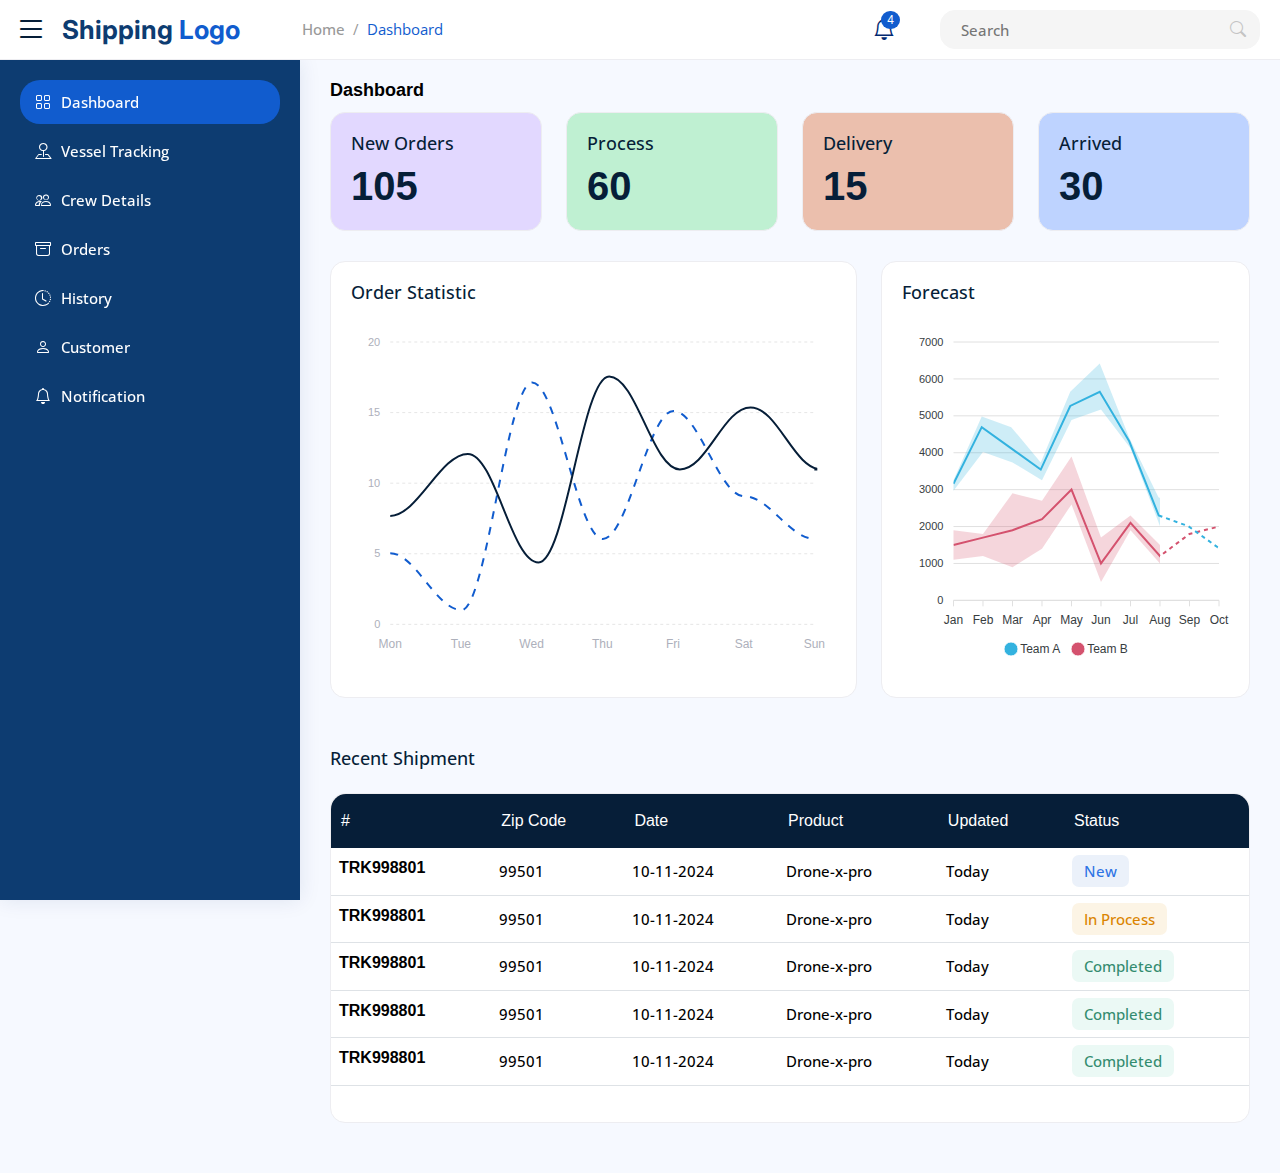
==== index.html @ 0e160465 "Figma to HTML" ====
<!DOCTYPE html>
<html lang="en">
  <head>
    <meta charset="utf-8" />
    <meta content="width=device-width, initial-scale=1.0" name="viewport" />

    <title>Dashboard - Shipping</title>
    <meta content="" name="description" />
    <meta content="" name="keywords" />

    <!-- Google Fonts -->
    <link href="https://fonts.gstatic.com" rel="preconnect" />
    <link
      href="https://fonts.googleapis.com/css?family=Open+Sans:300,300i,400,400i,600,600i,700,700i"
      rel="stylesheet"
    />
    <link
      href="https://fonts.googleapis.com/css2?family=Inter:ital,opsz,wght@0,14..32,100..900;1,14..32,100..900&display=swap"
      rel="stylesheet"
    />

    <!-- Vendor CSS Files -->
    <link
      href="assets/vendor/bootstrap/css/bootstrap.min.css"
      rel="stylesheet"
    />
    <link
      href="assets/vendor/bootstrap-icons/bootstrap-icons.css"
      rel="stylesheet"
    />
    <link href="assets/vendor/quill/quill.snow.css" rel="stylesheet" />
    <link href="assets/vendor/quill/quill.bubble.css" rel="stylesheet" />

    <!-- Custom CSS -->
    <link href="assets/css/style.css" rel="stylesheet" />
  </head>

  <body>
    <!-- Header -->
    <header id="header" class="header fixed-top d-flex align-items-center">
      <div class="d-flex align-items-center justify-content-between">
        <i class="bi bi-list toggle-sidebar-btn"></i>
        <a href="index.html" class="logo d-flex align-items-center">
          <!-- <img src="" alt=""> -->
          <span class="d-none d-lg-block">Shipping <span>Logo</span></span>
        </a>
      </div>

      <ol class="breadcrumb mb-0">
        <li class="breadcrumb-item"><a href="index.html">Home</a></li>
        <li class="breadcrumb-item active">Dashboard</li>
      </ol>

      <nav class="header-nav ms-auto">
        <ul class="d-flex align-items-center">
          <li class="nav-item d-block d-lg-none">
            <a class="nav-link nav-icon search-bar-toggle" href="#">
              <i class="bi bi-search"></i>
            </a>
          </li>

          <li class="nav-item dropdown">
            <a class="nav-link nav-icon" href="#" data-bs-toggle="dropdown">
              <i class="bi bi-bell"></i>
              <span class="badge bg-primary badge-number">4</span>
            </a>

            <ul
              class="dropdown-menu dropdown-menu-end dropdown-menu-arrow notifications"
            >
              <li class="dropdown-header">
                You have 4 new notifications
                <a href="#"
                  ><span class="badge rounded-pill bg-primary p-2 ms-2"
                    >View all</span
                  ></a
                >
              </li>

              <li>
                <hr class="dropdown-divider" />
              </li>

              <li class="notification-item">
                <i class="bi bi-check-circle text-success"></i>
                <div>
                  <h4>Sit rerum fuga</h4>
                  <p>Quae dolorem earum veritatis oditseno</p>
                  <p>2 hrs. ago</p>
                </div>
              </li>

              <li>
                <hr class="dropdown-divider" />
              </li>

              <li class="notification-item">
                <i class="bi bi-info-circle text-primary"></i>
                <div>
                  <h4>Dicta reprehenderit</h4>
                  <p>Quae dolorem earum veritatis oditseno</p>
                  <p>4 hrs. ago</p>
                </div>
              </li>
            </ul>
          </li>
        </ul>
      </nav>

      <div class="search-bar">
        <form
          class="search-form d-flex align-items-center"
          method="POST"
          action="#"
        >
          <input
            type="text"
            name="query"
            placeholder="Search"
            title="Enter search keyword"
          />
          <button type="submit" title="Search">
            <i class="bi bi-search"></i>
          </button>
        </form>
      </div>
    </header>

    <!-- ======= Sidebar ======= -->
    <aside id="sidebar" class="sidebar">
      <ul class="sidebar-nav" id="sidebar-nav">
        <li class="nav-item">
          <a class="nav-link active" href="index.html">
            <i class="bi bi-grid"></i>
            <span>Dashboard</span>
          </a>
        </li>

        <li class="nav-item">
          <a class="nav-link" href="vessel-tracking.html">
            <i class="bi bi-pin-map"></i>
            <span>Vessel Tracking</span>
          </a>
        </li>

        <li class="nav-item">
          <a class="nav-link" href="crew-details.html">
            <i class="bi bi-people"></i>
            <span>Crew Details</span>
          </a>
        </li>

        <li class="nav-item">
          <a class="nav-link" href="#">
            <i class="bi bi-archive"></i>
            <span>Orders</span>
          </a>
        </li>

        <li class="nav-item">
          <a class="nav-link" href="#">
            <i class="bi bi-clock-history"></i>
            <span>History</span>
          </a>
        </li>

        <li class="nav-item">
          <a class="nav-link" href="#">
            <i class="bi bi-person"></i>
            <span>Customer</span>
          </a>
        </li>

        <li class="nav-item">
          <a class="nav-link" href="#">
            <i class="bi bi-bell"></i>
            <span>Notification</span>
          </a>
        </li>
      </ul>
    </aside>

    <main id="main" class="main">
      <div class="pagetitle">
        <h1>Dashboard</h1>
      </div>

      <section class="section dashboard">
        <div class="row">
          <div class="col-lg-12">
            <div class="row info-box">
              <div class="col-xxl-3 col-md-3">
                <div class="card info-card bx1">
                  <div class="card-body">
                    <h5 class="card-title">New Orders</h5>

                    <div class="d-flex align-items-center">
                      <div class="ps-0">
                        <h6>105</h6>
                      </div>
                    </div>
                  </div>
                </div>
              </div>

              <div class="col-xxl-3 col-md-3">
                <div class="card info-card bx2">
                  <div class="card-body">
                    <h5 class="card-title">Process</h5>

                    <div class="d-flex align-items-center">
                      <div class="ps-0">
                        <h6>60</h6>
                      </div>
                    </div>
                  </div>
                </div>
              </div>

              <div class="col-xxl-3 col-md-3">
                <div class="card info-card bx3">
                  <div class="card-body">
                    <h5 class="card-title">Delivery</h5>

                    <div class="d-flex align-items-center">
                      <div class="ps-0">
                        <h6>15</h6>
                      </div>
                    </div>
                  </div>
                </div>
              </div>

              <div class="col-xxl-3 col-md-3">
                <div class="card info-card bx4">
                  <div class="card-body">
                    <h5 class="card-title">Arrived</h5>

                    <div class="d-flex align-items-center">
                      <div class="ps-0">
                        <h6>30</h6>
                      </div>
                    </div>
                  </div>
                </div>
              </div>
            </div>
          </div>
        </div>

        <div class="row">
          <div class="col-md-7">
            <!-- Order Statistic -->
            <div class="col-12">
              <div class="card">
                <div class="card-body">
                  <h5 class="card-title">Order Statistic</h5>
                  <div id="traffic-overview"></div>
                </div>
              </div>
            </div>
          </div>

          <div class="col-md-5">
            <!-- Product Sale -->
            <div class="col-12">
              <div class="card">
                <div class="card-body">
                  <h5 class="card-title">Forecast</h5>
                  <div id="chart"></div>
                </div>
              </div>
            </div>
          </div>
        </div>

        <h5 class="card-title mb-4">Recent Shipment</h5>

        <div class="row">
          <div class="col-lg-12">
            <div class="card">
              <div class="card-body px-0">
                <table class="table">
                  <thead class="table-dark">
                    <tr>
                      <th scope="col">#</th>
                      <th scope="col">Zip Code</th>
                      <th scope="col">Date</th>
                      <th scope="col">Product</th>
                      <th scope="col">Updated</th>
                      <th scope="col">Status</th>
                    </tr>
                  </thead>
                  <tbody>
                    <tr>
                      <th scope="row">TRK998801</th>
                      <td>99501</td>
                      <td>10-11-2024</td>
                      <td>Drone-x-pro</td>
                      <td>Today</td>
                      <td><span class="new">New</span></td>
                    </tr>
                    <tr>
                      <th scope="row">TRK998801</th>
                      <td>99501</td>
                      <td>10-11-2024</td>
                      <td>Drone-x-pro</td>
                      <td>Today</td>
                      <td><span class="process">In Process</span></td>
                    </tr>
                    <tr>
                      <th scope="row">TRK998801</th>
                      <td>99501</td>
                      <td>10-11-2024</td>
                      <td>Drone-x-pro</td>
                      <td>Today</td>
                      <td><span class="complete">Completed</span></td>
                    </tr>
                    <tr>
                      <th scope="row">TRK998801</th>
                      <td>99501</td>
                      <td>10-11-2024</td>
                      <td>Drone-x-pro</td>
                      <td>Today</td>
                      <td><span class="complete">Completed</span></td>
                    </tr>
                    <tr>
                      <th scope="row">TRK998801</th>
                      <td>99501</td>
                      <td>10-11-2024</td>
                      <td>Drone-x-pro</td>
                      <td>Today</td>
                      <td><span class="complete">Completed</span></td>
                    </tr>
                  </tbody>
                </table>
              </div>
            </div>
          </div>
        </div>
      </section>
    </main>

    <a
      href="#"
      class="back-to-top d-flex align-items-center justify-content-center"
      ><i class="bi bi-arrow-up-short"></i
    ></a>

    <!-- Vendor JS Files -->
    <script src="assets/vendor/bootstrap/js/bootstrap.bundle.min.js"></script>
    <script src="assets/vendor/apexcharts/apexcharts.min.js"></script>
    <script src="assets/vendor/quill/quill.js"></script>
    <script src="assets/vendor/tinymce/tinymce.min.js"></script>

    <script src="assets/js/main.js"></script>
  </body>
</html>
---- assets/vendor/quill/quill.snow.css ----
/*!
 * Quill Editor v2.0.2
 * https://quilljs.com
 * Copyright (c) 2017-2024, Slab
 * Copyright (c) 2014, Jason Chen
 * Copyright (c) 2013, salesforce.com
 */
.ql-container{box-sizing:border-box;font-family:Helvetica,Arial,sans-serif;font-size:13px;height:100%;margin:0;position:relative}.ql-container.ql-disabled .ql-tooltip{visibility:hidden}.ql-container:not(.ql-disabled) li[data-list=checked] > .ql-ui,.ql-container:not(.ql-disabled) li[data-list=unchecked] > .ql-ui{cursor:pointer}.ql-clipboard{left:-100000px;height:1px;overflow-y:hidden;position:absolute;top:50%}.ql-clipboard p{margin:0;padding:0}.ql-editor{box-sizing:border-box;counter-reset:list-0 list-1 list-2 list-3 list-4 list-5 list-6 list-7 list-8 list-9;line-height:1.42;height:100%;outline:none;overflow-y:auto;padding:12px 15px;tab-size:4;-moz-tab-size:4;text-align:left;white-space:pre-wrap;word-wrap:break-word}.ql-editor > *{cursor:text}.ql-editor p,.ql-editor ol,.ql-editor pre,.ql-editor blockquote,.ql-editor h1,.ql-editor h2,.ql-editor h3,.ql-editor h4,.ql-editor h5,.ql-editor h6{margin:0;padding:0}@supports (counter-set:none){.ql-editor p,.ql-editor h1,.ql-editor h2,.ql-editor h3,.ql-editor h4,.ql-editor h5,.ql-editor h6{counter-set:list-0 list-1 list-2 list-3 list-4 list-5 list-6 list-7 list-8 list-9}}@supports not (counter-set:none){.ql-editor p,.ql-editor h1,.ql-editor h2,.ql-editor h3,.ql-editor h4,.ql-editor h5,.ql-editor h6{counter-reset:list-0 list-1 list-2 list-3 list-4 list-5 list-6 list-7 list-8 list-9}}.ql-editor table{border-collapse:collapse}.ql-editor td{border:1px solid #000;padding:2px 5px}.ql-editor ol{padding-left:1.5em}.ql-editor li{list-style-type:none;padding-left:1.5em;position:relative}.ql-editor li > .ql-ui:before{display:inline-block;margin-left:-1.5em;margin-right:.3em;text-align:right;white-space:nowrap;width:1.2em}.ql-editor li[data-list=checked] > .ql-ui,.ql-editor li[data-list=unchecked] > .ql-ui{color:#777}.ql-editor li[data-list=bullet] > .ql-ui:before{content:'\2022'}.ql-editor li[data-list=checked] > .ql-ui:before{content:'\2611'}.ql-editor li[data-list=unchecked] > .ql-ui:before{content:'\2610'}@supports (counter-set:none){.ql-editor li[data-list]{counter-set:list-1 list-2 list-3 list-4 list-5 list-6 list-7 list-8 list-9}}@supports not (counter-set:none){.ql-editor li[data-list]{counter-reset:list-1 list-2 list-3 list-4 list-5 list-6 list-7 list-8 list-9}}.ql-editor li[data-list=ordered]{counter-increment:list-0}.ql-editor li[data-list=ordered] > .ql-ui:before{content:counter(list-0, decimal) '. '}.ql-editor li[data-list=ordered].ql-indent-1{counter-increment:list-1}.ql-editor li[data-list=ordered].ql-indent-1 > .ql-ui:before{content:counter(list-1, lower-alpha) '. '}@supports (counter-set:none){.ql-editor li[data-list].ql-indent-1{counter-set:list-2 list-3 list-4 list-5 list-6 list-7 list-8 list-9}}@supports not (counter-set:none){.ql-editor li[data-list].ql-indent-1{counter-reset:list-2 list-3 list-4 list-5 list-6 list-7 list-8 list-9}}.ql-editor li[data-list=ordered].ql-indent-2{counter-increment:list-2}.ql-editor li[data-list=ordered].ql-indent-2 > .ql-ui:before{content:counter(list-2, lower-roman) '. '}@supports (counter-set:none){.ql-editor li[data-list].ql-indent-2{counter-set:list-3 list-4 list-5 list-6 list-7 list-8 list-9}}@supports not (counter-set:none){.ql-editor li[data-list].ql-indent-2{counter-reset:list-3 list-4 list-5 list-6 list-7 list-8 list-9}}.ql-editor li[data-list=ordered].ql-indent-3{counter-increment:list-3}.ql-editor li[data-list=ordered].ql-indent-3 > .ql-ui:before{content:counter(list-3, decimal) '. '}@supports (counter-set:none){.ql-editor li[data-list].ql-indent-3{counter-set:list-4 list-5 list-6 list-7 list-8 list-9}}@supports not (counter-set:none){.ql-editor li[data-list].ql-indent-3{counter-reset:list-4 list-5 list-6 list-7 list-8 list-9}}.ql-editor li[data-list=ordered].ql-indent-4{counter-increment:list-4}.ql-editor li[data-list=ordered].ql-indent-4 > .ql-ui:before{content:counter(list-4, lower-alpha) '. '}@supports (counter-set:none){.ql-editor li[data-list].ql-indent-4{counter-set:list-5 list-6 list-7 list-8 list-9}}@supports not (counter-set:none){.ql-editor li[data-list].ql-indent-4{counter-reset:list-5 list-6 list-7 list-8 list-9}}.ql-editor li[data-list=ordered].ql-indent-5{counter-increment:list-5}.ql-editor li[data-list=ordered].ql-indent-5 > .ql-ui:before{content:counter(list-5, lower-roman) '. '}@supports (counter-set:none){.ql-editor li[data-list].ql-indent-5{counter-set:list-6 list-7 list-8 list-9}}@supports not (counter-set:none){.ql-editor li[data-list].ql-indent-5{counter-reset:list-6 list-7 list-8 list-9}}.ql-editor li[data-list=ordered].ql-indent-6{counter-increment:list-6}.ql-editor li[data-list=ordered].ql-indent-6 > .ql-ui:before{content:counter(list-6, decimal) '. '}@supports (counter-set:none){.ql-editor li[data-list].ql-indent-6{counter-set:list-7 list-8 list-9}}@supports not (counter-set:none){.ql-editor li[data-list].ql-indent-6{counter-reset:list-7 list-8 list-9}}.ql-editor li[data-list=ordered].ql-indent-7{counter-increment:list-7}.ql-editor li[data-list=ordered].ql-indent-7 > .ql-ui:before{content:counter(list-7, lower-alpha) '. '}@supports (counter-set:none){.ql-editor li[data-list].ql-indent-7{counter-set:list-8 list-9}}@supports not (counter-set:none){.ql-editor li[data-list].ql-indent-7{counter-reset:list-8 list-9}}.ql-editor li[data-list=ordered].ql-indent-8{counter-increment:list-8}.ql-editor li[data-list=ordered].ql-indent-8 > .ql-ui:before{content:counter(list-8, lower-roman) '. '}@supports (counter-set:none){.ql-editor li[data-list].ql-indent-8{counter-set:list-9}}@supports not (counter-set:none){.ql-editor li[data-list].ql-indent-8{counter-reset:list-9}}.ql-editor li[data-list=ordered].ql-indent-9{counter-increment:list-9}.ql-editor li[data-list=ordered].ql-indent-9 > .ql-ui:before{content:counter(list-9, decimal) '. '}.ql-editor .ql-indent-1:not(.ql-direction-rtl){padding-left:3em}.ql-editor li.ql-indent-1:not(.ql-direction-rtl){padding-left:4.5em}.ql-editor .ql-indent-1.ql-direction-rtl.ql-align-right{padding-right:3em}.ql-editor li.ql-indent-1.ql-direction-rtl.ql-align-right{padding-right:4.5em}.ql-editor .ql-indent-2:not(.ql-direction-rtl){padding-left:6em}.ql-editor li.ql-indent-2:not(.ql-direction-rtl){padding-left:7.5em}.ql-editor .ql-indent-2.ql-direction-rtl.ql-align-right{padding-right:6em}.ql-editor li.ql-indent-2.ql-direction-rtl.ql-align-right{padding-right:7.5em}.ql-editor .ql-indent-3:not(.ql-direction-rtl){padding-left:9em}.ql-editor li.ql-indent-3:not(.ql-direction-rtl){padding-left:10.5em}.ql-editor .ql-indent-3.ql-direction-rtl.ql-align-right{padding-right:9em}.ql-editor li.ql-indent-3.ql-direction-rtl.ql-align-right{padding-right:10.5em}.ql-editor .ql-indent-4:not(.ql-direction-rtl){padding-left:12em}.ql-editor li.ql-indent-4:not(.ql-direction-rtl){padding-left:13.5em}.ql-editor .ql-indent-4.ql-direction-rtl.ql-align-right{padding-right:12em}.ql-editor li.ql-indent-4.ql-direction-rtl.ql-align-right{padding-right:13.5em}.ql-editor .ql-indent-5:not(.ql-direction-rtl){padding-left:15em}.ql-editor li.ql-indent-5:not(.ql-direction-rtl){padding-left:16.5em}.ql-editor .ql-indent-5.ql-direction-rtl.ql-align-right{padding-right:15em}.ql-editor li.ql-indent-5.ql-direction-rtl.ql-align-right{padding-right:16.5em}.ql-editor .ql-indent-6:not(.ql-direction-rtl){padding-left:18em}.ql-editor li.ql-indent-6:not(.ql-direction-rtl){padding-left:19.5em}.ql-editor .ql-indent-6.ql-direction-rtl.ql-align-right{padding-right:18em}.ql-editor li.ql-indent-6.ql-direction-rtl.ql-align-right{padding-right:19.5em}.ql-editor .ql-indent-7:not(.ql-direction-rtl){padding-left:21em}.ql-editor li.ql-indent-7:not(.ql-direction-rtl){padding-left:22.5em}.ql-editor .ql-indent-7.ql-direction-rtl.ql-align-right{padding-right:21em}.ql-editor li.ql-indent-7.ql-direction-rtl.ql-align-right{padding-right:22.5em}.ql-editor .ql-indent-8:not(.ql-direction-rtl){padding-left:24em}.ql-editor li.ql-indent-8:not(.ql-direction-rtl){padding-left:25.5em}.ql-editor .ql-indent-8.ql-direction-rtl.ql-align-right{padding-right:24em}.ql-editor li.ql-indent-8.ql-direction-rtl.ql-align-right{padding-right:25.5em}.ql-editor .ql-indent-9:not(.ql-direction-rtl){padding-left:27em}.ql-editor li.ql-indent-9:not(.ql-direction-rtl){padding-left:28.5em}.ql-editor .ql-indent-9.ql-direction-rtl.ql-align-right{padding-right:27em}.ql-editor li.ql-indent-9.ql-direction-rtl.ql-align-right{padding-right:28.5em}.ql-editor li.ql-direction-rtl{padding-right:1.5em}.ql-editor li.ql-direction-rtl > .ql-ui:before{margin-left:.3em;margin-right:-1.5em;text-align:left}.ql-editor table{table-layout:fixed;width:100%}.ql-editor table td{outline:none}.ql-editor .ql-code-block-container{font-family:monospace}.ql-editor .ql-video{display:block;max-width:100%}.ql-editor .ql-video.ql-align-center{margin:0 auto}.ql-editor .ql-video.ql-align-right{margin:0 0 0 auto}.ql-editor .ql-bg-black{background-color:#000}.ql-editor .ql-bg-red{background-color:#e60000}.ql-editor .ql-bg-orange{background-color:#f90}.ql-editor .ql-bg-yellow{background-color:#ff0}.ql-editor .ql-bg-green{background-color:#008a00}.ql-editor .ql-bg-blue{background-color:#06c}.ql-editor .ql-bg-purple{background-color:#93f}.ql-editor .ql-color-white{color:#fff}.ql-editor .ql-color-red{color:#e60000}.ql-editor .ql-color-orange{color:#f90}.ql-editor .ql-color-yellow{color:#ff0}.ql-editor .ql-color-green{color:#008a00}.ql-editor .ql-color-blue{color:#06c}.ql-editor .ql-color-purple{color:#93f}.ql-editor .ql-font-serif{font-family:Georgia,Times New Roman,serif}.ql-editor .ql-font-monospace{font-family:Monaco,Courier New,monospace}.ql-editor .ql-size-small{font-size:.75em}.ql-editor .ql-size-large{font-size:1.5em}.ql-editor .ql-size-huge{font-size:2.5em}.ql-editor .ql-direction-rtl{direction:rtl;text-align:inherit}.ql-editor .ql-align-center{text-align:center}.ql-editor .ql-align-justify{text-align:justify}.ql-editor .ql-align-right{text-align:right}.ql-editor .ql-ui{position:absolute}.ql-editor.ql-blank::before{color:rgba(0,0,0,0.6);content:attr(data-placeholder);font-style:italic;left:15px;pointer-events:none;position:absolute;right:15px}.ql-snow.ql-toolbar:after,.ql-snow .ql-toolbar:after{clear:both;content:'';display:table}.ql-snow.ql-toolbar button,.ql-snow .ql-toolbar button{background:none;border:none;cursor:pointer;display:inline-block;float:left;height:24px;padding:3px 5px;width:28px}.ql-snow.ql-toolbar button svg,.ql-snow .ql-toolbar button svg{float:left;height:100%}.ql-snow.ql-toolbar button:active:hover,.ql-snow .ql-toolbar button:active:hover{outline:none}.ql-snow.ql-toolbar input.ql-image[type=file],.ql-snow .ql-toolbar input.ql-image[type=file]{display:none}.ql-snow.ql-toolbar button:hover,.ql-snow .ql-toolbar button:hover,.ql-snow.ql-toolbar button:focus,.ql-snow .ql-toolbar button:focus,.ql-snow.ql-toolbar button.ql-active,.ql-snow .ql-toolbar button.ql-active,.ql-snow.ql-toolbar .ql-picker-label:hover,.ql-snow .ql-toolbar .ql-picker-label:hover,.ql-snow.ql-toolbar .ql-picker-label.ql-active,.ql-snow .ql-toolbar .ql-picker-label.ql-active,.ql-snow.ql-toolbar .ql-picker-item:hover,.ql-snow .ql-toolbar .ql-picker-item:hover,.ql-snow.ql-toolbar .ql-picker-item.ql-selected,.ql-snow .ql-toolbar .ql-picker-item.ql-selected{color:#06c}.ql-snow.ql-toolbar button:hover .ql-fill,.ql-snow .ql-toolbar button:hover .ql-fill,.ql-snow.ql-toolbar button:focus .ql-fill,.ql-snow .ql-toolbar button:focus .ql-fill,.ql-snow.ql-toolbar button.ql-active .ql-fill,.ql-snow .ql-toolbar button.ql-active .ql-fill,.ql-snow.ql-toolbar .ql-picker-label:hover .ql-fill,.ql-snow .ql-toolbar .ql-picker-label:hover .ql-fill,.ql-snow.ql-toolbar .ql-picker-label.ql-active .ql-fill,.ql-snow .ql-toolbar .ql-picker-label.ql-active .ql-fill,.ql-snow.ql-toolbar .ql-picker-item:hover .ql-fill,.ql-snow .ql-toolbar .ql-picker-item:hover .ql-fill,.ql-snow.ql-toolbar .ql-picker-item.ql-selected .ql-fill,.ql-snow .ql-toolbar .ql-picker-item.ql-selected .ql-fill,.ql-snow.ql-toolbar button:hover .ql-stroke.ql-fill,.ql-snow .ql-toolbar button:hover .ql-stroke.ql-fill,.ql-snow.ql-toolbar button:focus .ql-stroke.ql-fill,.ql-snow .ql-toolbar button:focus .ql-stroke.ql-fill,.ql-snow.ql-toolbar button.ql-active .ql-stroke.ql-fill,.ql-snow .ql-toolbar button.ql-active .ql-stroke.ql-fill,.ql-snow.ql-toolbar .ql-picker-label:hover .ql-stroke.ql-fill,.ql-snow .ql-toolbar .ql-picker-label:hover .ql-stroke.ql-fill,.ql-snow.ql-toolbar .ql-picker-label.ql-active .ql-stroke.ql-fill,.ql-snow .ql-toolbar .ql-picker-label.ql-active .ql-stroke.ql-fill,.ql-snow.ql-toolbar .ql-picker-item:hover .ql-stroke.ql-fill,.ql-snow .ql-toolbar .ql-picker-item:hover .ql-stroke.ql-fill,.ql-snow.ql-toolbar .ql-picker-item.ql-selected .ql-stroke.ql-fill,.ql-snow .ql-toolbar .ql-picker-item.ql-selected .ql-stroke.ql-fill{fill:#06c}.ql-snow.ql-toolbar button:hover .ql-stroke,.ql-snow .ql-toolbar button:hover .ql-stroke,.ql-snow.ql-toolbar button:focus .ql-stroke,.ql-snow .ql-toolbar button:focus .ql-stroke,.ql-snow.ql-toolbar button.ql-active .ql-stroke,.ql-snow .ql-toolbar button.ql-active .ql-stroke,.ql-snow.ql-toolbar .ql-picker-label:hover .ql-stroke,.ql-snow .ql-toolbar .ql-picker-label:hover .ql-stroke,.ql-snow.ql-toolbar .ql-picker-label.ql-active .ql-stroke,.ql-snow .ql-toolbar .ql-picker-label.ql-active .ql-stroke,.ql-snow.ql-toolbar .ql-picker-item:hover .ql-stroke,.ql-snow .ql-toolbar .ql-picker-item:hover .ql-stroke,.ql-snow.ql-toolbar .ql-picker-item.ql-selected .ql-stroke,.ql-snow .ql-toolbar .ql-picker-item.ql-selected .ql-stroke,.ql-snow.ql-toolbar button:hover .ql-stroke-miter,.ql-snow .ql-toolbar button:hover .ql-stroke-miter,.ql-snow.ql-toolbar button:focus .ql-stroke-miter,.ql-snow .ql-toolbar button:focus .ql-stroke-miter,.ql-snow.ql-toolbar button.ql-active .ql-stroke-miter,.ql-snow .ql-toolbar button.ql-active .ql-stroke-miter,.ql-snow.ql-toolbar .ql-picker-label:hover .ql-stroke-miter,.ql-snow .ql-toolbar .ql-picker-label:hover .ql-stroke-miter,.ql-snow.ql-toolbar .ql-picker-label.ql-active .ql-stroke-miter,.ql-snow .ql-toolbar .ql-picker-label.ql-active .ql-stroke-miter,.ql-snow.ql-toolbar .ql-picker-item:hover .ql-stroke-miter,.ql-snow .ql-toolbar .ql-picker-item:hover .ql-stroke-miter,.ql-snow.ql-toolbar .ql-picker-item.ql-selected .ql-stroke-miter,.ql-snow .ql-toolbar .ql-picker-item.ql-selected .ql-stroke-miter{stroke:#06c}@media (pointer:coarse){.ql-snow.ql-toolbar button:hover:not(.ql-active),.ql-snow .ql-toolbar button:hover:not(.ql-active){color:#444}.ql-snow.ql-toolbar button:hover:not(.ql-active) .ql-fill,.ql-snow .ql-toolbar button:hover:not(.ql-active) .ql-fill,.ql-snow.ql-toolbar button:hover:not(.ql-active) .ql-stroke.ql-fill,.ql-snow .ql-toolbar button:hover:not(.ql-active) .ql-stroke.ql-fill{fill:#444}.ql-snow.ql-toolbar button:hover:not(.ql-active) .ql-stroke,.ql-snow .ql-toolbar button:hover:not(.ql-active) .ql-stroke,.ql-snow.ql-toolbar button:hover:not(.ql-active) .ql-stroke-miter,.ql-snow .ql-toolbar button:hover:not(.ql-active) .ql-stroke-miter{stroke:#444}}.ql-snow{box-sizing:border-box}.ql-snow *{box-sizing:border-box}.ql-snow .ql-hidden{display:none}.ql-snow .ql-out-bottom,.ql-snow .ql-out-top{visibility:hidden}.ql-snow .ql-tooltip{position:absolute;transform:translateY(10px)}.ql-snow .ql-tooltip a{cursor:pointer;text-decoration:none}.ql-snow .ql-tooltip.ql-flip{transform:translateY(-10px)}.ql-snow .ql-formats{display:inline-block;vertical-align:middle}.ql-snow .ql-formats:after{clear:both;content:'';display:table}.ql-snow .ql-stroke{fill:none;stroke:#444;stroke-linecap:round;stroke-linejoin:round;stroke-width:2}.ql-snow .ql-stroke-miter{fill:none;stroke:#444;stroke-miterlimit:10;stroke-width:2}.ql-snow .ql-fill,.ql-snow .ql-stroke.ql-fill{fill:#444}.ql-snow .ql-empty{fill:none}.ql-snow .ql-even{fill-rule:evenodd}.ql-snow .ql-thin,.ql-snow .ql-stroke.ql-thin{stroke-width:1}.ql-snow .ql-transparent{opacity:.4}.ql-snow .ql-direction svg:last-child{display:none}.ql-snow .ql-direction.ql-active svg:last-child{display:inline}.ql-snow .ql-direction.ql-active svg:first-child{display:none}.ql-snow .ql-editor h1{font-size:2em}.ql-snow .ql-editor h2{font-size:1.5em}.ql-snow .ql-editor h3{font-size:1.17em}.ql-snow .ql-editor h4{font-size:1em}.ql-snow .ql-editor h5{font-size:.83em}.ql-snow .ql-editor h6{font-size:.67em}.ql-snow .ql-editor a{text-decoration:underline}.ql-snow .ql-editor blockquote{border-left:4px solid #ccc;margin-bottom:5px;margin-top:5px;padding-left:16px}.ql-snow .ql-editor code,.ql-snow .ql-editor .ql-code-block-container{background-color:#f0f0f0;border-radius:3px}.ql-snow .ql-editor .ql-code-block-container{margin-bottom:5px;margin-top:5px;padding:5px 10px}.ql-snow .ql-editor code{font-size:85%;padding:2px 4px}.ql-snow .ql-editor .ql-code-block-container{background-color:#23241f;color:#f8f8f2;overflow:visible}.ql-snow .ql-editor img{max-width:100%}.ql-snow .ql-picker{color:#444;display:inline-block;float:left;font-size:14px;font-weight:500;height:24px;position:relative;vertical-align:middle}.ql-snow .ql-picker-label{cursor:pointer;display:inline-block;height:100%;padding-left:8px;padding-right:2px;position:relative;width:100%}.ql-snow .ql-picker-label::before{display:inline-block;line-height:22px}.ql-snow .ql-picker-options{background-color:#fff;display:none;min-width:100%;padding:4px 8px;position:absolute;white-space:nowrap}.ql-snow .ql-picker-options .ql-picker-item{cursor:pointer;display:block;padding-bottom:5px;padding-top:5px}.ql-snow .ql-picker.ql-expanded .ql-picker-label{color:#ccc;z-index:2}.ql-snow .ql-picker.ql-expanded .ql-picker-label .ql-fill{fill:#ccc}.ql-snow .ql-picker.ql-expanded .ql-picker-label .ql-stroke{stroke:#ccc}.ql-snow .ql-picker.ql-expanded .ql-picker-options{display:block;margin-top:-1px;top:100%;z-index:1}.ql-snow .ql-color-picker,.ql-snow .ql-icon-picker{width:28px}.ql-snow .ql-color-picker .ql-picker-label,.ql-snow .ql-icon-picker .ql-picker-label{padding:2px 4px}.ql-snow .ql-color-picker .ql-picker-label svg,.ql-snow .ql-icon-picker .ql-picker-label svg{right:4px}.ql-snow .ql-icon-picker .ql-picker-options{padding:4px 0}.ql-snow .ql-icon-picker .ql-picker-item{height:24px;width:24px;padding:2px 4px}.ql-snow .ql-color-picker .ql-picker-options{padding:3px 5px;width:152px}.ql-snow .ql-color-picker .ql-picker-item{border:1px solid transparent;float:left;height:16px;margin:2px;padding:0;width:16px}.ql-snow .ql-picker:not(.ql-color-picker):not(.ql-icon-picker) svg{position:absolute;margin-top:-9px;right:0;top:50%;width:18px}.ql-snow .ql-picker.ql-header .ql-picker-label[data-label]:not([data-label=''])::before,.ql-snow .ql-picker.ql-font .ql-picker-label[data-label]:not([data-label=''])::before,.ql-snow .ql-picker.ql-size .ql-picker-label[data-label]:not([data-label=''])::before,.ql-snow .ql-picker.ql-header .ql-picker-item[data-label]:not([data-label=''])::before,.ql-snow .ql-picker.ql-font .ql-picker-item[data-label]:not([data-label=''])::before,.ql-snow .ql-picker.ql-size .ql-picker-item[data-label]:not([data-label=''])::before{content:attr(data-label)}.ql-snow .ql-picker.ql-header{width:98px}.ql-snow .ql-picker.ql-header .ql-picker-label::before,.ql-snow .ql-picker.ql-header .ql-picker-item::before{content:'Normal'}.ql-snow .ql-picker.ql-header .ql-picker-label[data-value="1"]::before,.ql-snow .ql-picker.ql-header .ql-picker-item[data-value="1"]::before{content:'Heading 1'}.ql-snow .ql-picker.ql-header .ql-picker-label[data-value="2"]::before,.ql-snow .ql-picker.ql-header .ql-picker-item[data-value="2"]::before{content:'Heading 2'}.ql-snow .ql-picker.ql-header .ql-picker-label[data-value="3"]::before,.ql-snow .ql-picker.ql-header .ql-picker-item[data-value="3"]::before{content:'Heading 3'}.ql-snow .ql-picker.ql-header .ql-picker-label[data-value="4"]::before,.ql-snow .ql-picker.ql-header .ql-picker-item[data-value="4"]::before{content:'Heading 4'}.ql-snow .ql-picker.ql-header .ql-picker-label[data-value="5"]::before,.ql-snow .ql-picker.ql-header .ql-picker-item[data-value="5"]::before{content:'Heading 5'}.ql-snow .ql-picker.ql-header .ql-picker-label[data-value="6"]::before,.ql-snow .ql-picker.ql-header .ql-picker-item[data-value="6"]::before{content:'Heading 6'}.ql-snow .ql-picker.ql-header .ql-picker-item[data-value="1"]::before{font-size:2em}.ql-snow .ql-picker.ql-header .ql-picker-item[data-value="2"]::before{font-size:1.5em}.ql-snow .ql-picker.ql-header .ql-picker-item[data-value="3"]::before{font-size:1.17em}.ql-snow .ql-picker.ql-header .ql-picker-item[data-value="4"]::before{font-size:1em}.ql-snow .ql-picker.ql-header .ql-picker-item[data-value="5"]::before{font-size:.83em}.ql-snow .ql-picker.ql-header .ql-picker-item[data-value="6"]::before{font-size:.67em}.ql-snow .ql-picker.ql-font{width:108px}.ql-snow .ql-picker.ql-font .ql-picker-label::before,.ql-snow .ql-picker.ql-font .ql-picker-item::before{content:'Sans Serif'}.ql-snow .ql-picker.ql-font .ql-picker-label[data-value=serif]::before,.ql-snow .ql-picker.ql-font .ql-picker-item[data-value=serif]::before{content:'Serif'}.ql-snow .ql-picker.ql-font .ql-picker-label[data-value=monospace]::before,.ql-snow .ql-picker.ql-font .ql-picker-item[data-value=monospace]::before{content:'Monospace'}.ql-snow .ql-picker.ql-font .ql-picker-item[data-value=serif]::before{font-family:Georgia,Times New Roman,serif}.ql-snow .ql-picker.ql-font .ql-picker-item[data-value=monospace]::before{font-family:Monaco,Courier New,monospace}.ql-snow .ql-picker.ql-size{width:98px}.ql-snow .ql-picker.ql-size .ql-picker-label::before,.ql-snow .ql-picker.ql-size .ql-picker-item::before{content:'Normal'}.ql-snow .ql-picker.ql-size .ql-picker-label[data-value=small]::before,.ql-snow .ql-picker.ql-size .ql-picker-item[data-value=small]::before{content:'Small'}.ql-snow .ql-picker.ql-size .ql-picker-label[data-value=large]::before,.ql-snow .ql-picker.ql-size .ql-picker-item[data-value=large]::before{content:'Large'}.ql-snow .ql-picker.ql-size .ql-picker-label[data-value=huge]::before,.ql-snow .ql-picker.ql-size .ql-picker-item[data-value=huge]::before{content:'Huge'}.ql-snow .ql-picker.ql-size .ql-picker-item[data-value=small]::before{font-size:10px}.ql-snow .ql-picker.ql-size .ql-picker-item[data-value=large]::before{font-size:18px}.ql-snow .ql-picker.ql-size .ql-picker-item[data-value=huge]::before{font-size:32px}.ql-snow .ql-color-picker.ql-background .ql-picker-item{background-color:#fff}.ql-snow .ql-color-picker.ql-color .ql-picker-item{background-color:#000}.ql-code-block-container{position:relative}.ql-code-block-container .ql-ui{right:5px;top:5px}.ql-toolbar.ql-snow{border:1px solid #ccc;box-sizing:border-box;font-family:'Helvetica Neue','Helvetica','Arial',sans-serif;padding:8px}.ql-toolbar.ql-snow .ql-formats{margin-right:15px}.ql-toolbar.ql-snow .ql-picker-label{border:1px solid transparent}.ql-toolbar.ql-snow .ql-picker-options{border:1px solid transparent;box-shadow:rgba(0,0,0,0.2) 0 2px 8px}.ql-toolbar.ql-snow .ql-picker.ql-expanded .ql-picker-label{border-color:#ccc}.ql-toolbar.ql-snow .ql-picker.ql-expanded .ql-picker-options{border-color:#ccc}.ql-toolbar.ql-snow .ql-color-picker .ql-picker-item.ql-selected,.ql-toolbar.ql-snow .ql-color-picker .ql-picker-item:hover{border-color:#000}.ql-toolbar.ql-snow + .ql-container.ql-snow{border-top:0}.ql-snow .ql-tooltip{background-color:#fff;border:1px solid #ccc;box-shadow:0 0 5px #ddd;color:#444;padding:5px 12px;white-space:nowrap}.ql-snow .ql-tooltip::before{content:"Visit URL:";line-height:26px;margin-right:8px}.ql-snow .ql-tooltip input[type=text]{display:none;border:1px solid #ccc;font-size:13px;height:26px;margin:0;padding:3px 5px;width:170px}.ql-snow .ql-tooltip a.ql-preview{display:inline-block;max-width:200px;overflow-x:hidden;text-overflow:ellipsis;vertical-align:top}.ql-snow .ql-tooltip a.ql-action::after{border-right:1px solid #ccc;content:'Edit';margin-left:16px;padding-right:8px}.ql-snow .ql-tooltip a.ql-remove::before{content:'Remove';margin-left:8px}.ql-snow .ql-tooltip a{line-height:26px}.ql-snow .ql-tooltip.ql-editing a.ql-preview,.ql-snow .ql-tooltip.ql-editing a.ql-remove{display:none}.ql-snow .ql-tooltip.ql-editing input[type=text]{display:inline-block}.ql-snow .ql-tooltip.ql-editing a.ql-action::after{border-right:0;content:'Save';padding-right:0}.ql-snow .ql-tooltip[data-mode=link]::before{content:"Enter link:"}.ql-snow .ql-tooltip[data-mode=formula]::before{content:"Enter formula:"}.ql-snow .ql-tooltip[data-mode=video]::before{content:"Enter video:"}.ql-snow a{color:#06c}.ql-container.ql-snow{border:1px solid #ccc}

/*# sourceMappingURL=quill.snow.css.map*/
---- assets/vendor/quill/quill.bubble.css ----
/*!
 * Quill Editor v2.0.2
 * https://quilljs.com
 * Copyright (c) 2017-2024, Slab
 * Copyright (c) 2014, Jason Chen
 * Copyright (c) 2013, salesforce.com
 */
.ql-container{box-sizing:border-box;font-family:Helvetica,Arial,sans-serif;font-size:13px;height:100%;margin:0;position:relative}.ql-container.ql-disabled .ql-tooltip{visibility:hidden}.ql-container:not(.ql-disabled) li[data-list=checked] > .ql-ui,.ql-container:not(.ql-disabled) li[data-list=unchecked] > .ql-ui{cursor:pointer}.ql-clipboard{left:-100000px;height:1px;overflow-y:hidden;position:absolute;top:50%}.ql-clipboard p{margin:0;padding:0}.ql-editor{box-sizing:border-box;counter-reset:list-0 list-1 list-2 list-3 list-4 list-5 list-6 list-7 list-8 list-9;line-height:1.42;height:100%;outline:none;overflow-y:auto;padding:12px 15px;tab-size:4;-moz-tab-size:4;text-align:left;white-space:pre-wrap;word-wrap:break-word}.ql-editor > *{cursor:text}.ql-editor p,.ql-editor ol,.ql-editor pre,.ql-editor blockquote,.ql-editor h1,.ql-editor h2,.ql-editor h3,.ql-editor h4,.ql-editor h5,.ql-editor h6{margin:0;padding:0}@supports (counter-set:none){.ql-editor p,.ql-editor h1,.ql-editor h2,.ql-editor h3,.ql-editor h4,.ql-editor h5,.ql-editor h6{counter-set:list-0 list-1 list-2 list-3 list-4 list-5 list-6 list-7 list-8 list-9}}@supports not (counter-set:none){.ql-editor p,.ql-editor h1,.ql-editor h2,.ql-editor h3,.ql-editor h4,.ql-editor h5,.ql-editor h6{counter-reset:list-0 list-1 list-2 list-3 list-4 list-5 list-6 list-7 list-8 list-9}}.ql-editor table{border-collapse:collapse}.ql-editor td{border:1px solid #000;padding:2px 5px}.ql-editor ol{padding-left:1.5em}.ql-editor li{list-style-type:none;padding-left:1.5em;position:relative}.ql-editor li > .ql-ui:before{display:inline-block;margin-left:-1.5em;margin-right:.3em;text-align:right;white-space:nowrap;width:1.2em}.ql-editor li[data-list=checked] > .ql-ui,.ql-editor li[data-list=unchecked] > .ql-ui{color:#777}.ql-editor li[data-list=bullet] > .ql-ui:before{content:'\2022'}.ql-editor li[data-list=checked] > .ql-ui:before{content:'\2611'}.ql-editor li[data-list=unchecked] > .ql-ui:before{content:'\2610'}@supports (counter-set:none){.ql-editor li[data-list]{counter-set:list-1 list-2 list-3 list-4 list-5 list-6 list-7 list-8 list-9}}@supports not (counter-set:none){.ql-editor li[data-list]{counter-reset:list-1 list-2 list-3 list-4 list-5 list-6 list-7 list-8 list-9}}.ql-editor li[data-list=ordered]{counter-increment:list-0}.ql-editor li[data-list=ordered] > .ql-ui:before{content:counter(list-0, decimal) '. '}.ql-editor li[data-list=ordered].ql-indent-1{counter-increment:list-1}.ql-editor li[data-list=ordered].ql-indent-1 > .ql-ui:before{content:counter(list-1, lower-alpha) '. '}@supports (counter-set:none){.ql-editor li[data-list].ql-indent-1{counter-set:list-2 list-3 list-4 list-5 list-6 list-7 list-8 list-9}}@supports not (counter-set:none){.ql-editor li[data-list].ql-indent-1{counter-reset:list-2 list-3 list-4 list-5 list-6 list-7 list-8 list-9}}.ql-editor li[data-list=ordered].ql-indent-2{counter-increment:list-2}.ql-editor li[data-list=ordered].ql-indent-2 > .ql-ui:before{content:counter(list-2, lower-roman) '. '}@supports (counter-set:none){.ql-editor li[data-list].ql-indent-2{counter-set:list-3 list-4 list-5 list-6 list-7 list-8 list-9}}@supports not (counter-set:none){.ql-editor li[data-list].ql-indent-2{counter-reset:list-3 list-4 list-5 list-6 list-7 list-8 list-9}}.ql-editor li[data-list=ordered].ql-indent-3{counter-increment:list-3}.ql-editor li[data-list=ordered].ql-indent-3 > .ql-ui:before{content:counter(list-3, decimal) '. '}@supports (counter-set:none){.ql-editor li[data-list].ql-indent-3{counter-set:list-4 list-5 list-6 list-7 list-8 list-9}}@supports not (counter-set:none){.ql-editor li[data-list].ql-indent-3{counter-reset:list-4 list-5 list-6 list-7 list-8 list-9}}.ql-editor li[data-list=ordered].ql-indent-4{counter-increment:list-4}.ql-editor li[data-list=ordered].ql-indent-4 > .ql-ui:before{content:counter(list-4, lower-alpha) '. '}@supports (counter-set:none){.ql-editor li[data-list].ql-indent-4{counter-set:list-5 list-6 list-7 list-8 list-9}}@supports not (counter-set:none){.ql-editor li[data-list].ql-indent-4{counter-reset:list-5 list-6 list-7 list-8 list-9}}.ql-editor li[data-list=ordered].ql-indent-5{counter-increment:list-5}.ql-editor li[data-list=ordered].ql-indent-5 > .ql-ui:before{content:counter(list-5, lower-roman) '. '}@supports (counter-set:none){.ql-editor li[data-list].ql-indent-5{counter-set:list-6 list-7 list-8 list-9}}@supports not (counter-set:none){.ql-editor li[data-list].ql-indent-5{counter-reset:list-6 list-7 list-8 list-9}}.ql-editor li[data-list=ordered].ql-indent-6{counter-increment:list-6}.ql-editor li[data-list=ordered].ql-indent-6 > .ql-ui:before{content:counter(list-6, decimal) '. '}@supports (counter-set:none){.ql-editor li[data-list].ql-indent-6{counter-set:list-7 list-8 list-9}}@supports not (counter-set:none){.ql-editor li[data-list].ql-indent-6{counter-reset:list-7 list-8 list-9}}.ql-editor li[data-list=ordered].ql-indent-7{counter-increment:list-7}.ql-editor li[data-list=ordered].ql-indent-7 > .ql-ui:before{content:counter(list-7, lower-alpha) '. '}@supports (counter-set:none){.ql-editor li[data-list].ql-indent-7{counter-set:list-8 list-9}}@supports not (counter-set:none){.ql-editor li[data-list].ql-indent-7{counter-reset:list-8 list-9}}.ql-editor li[data-list=ordered].ql-indent-8{counter-increment:list-8}.ql-editor li[data-list=ordered].ql-indent-8 > .ql-ui:before{content:counter(list-8, lower-roman) '. '}@supports (counter-set:none){.ql-editor li[data-list].ql-indent-8{counter-set:list-9}}@supports not (counter-set:none){.ql-editor li[data-list].ql-indent-8{counter-reset:list-9}}.ql-editor li[data-list=ordered].ql-indent-9{counter-increment:list-9}.ql-editor li[data-list=ordered].ql-indent-9 > .ql-ui:before{content:counter(list-9, decimal) '. '}.ql-editor .ql-indent-1:not(.ql-direction-rtl){padding-left:3em}.ql-editor li.ql-indent-1:not(.ql-direction-rtl){padding-left:4.5em}.ql-editor .ql-indent-1.ql-direction-rtl.ql-align-right{padding-right:3em}.ql-editor li.ql-indent-1.ql-direction-rtl.ql-align-right{padding-right:4.5em}.ql-editor .ql-indent-2:not(.ql-direction-rtl){padding-left:6em}.ql-editor li.ql-indent-2:not(.ql-direction-rtl){padding-left:7.5em}.ql-editor .ql-indent-2.ql-direction-rtl.ql-align-right{padding-right:6em}.ql-editor li.ql-indent-2.ql-direction-rtl.ql-align-right{padding-right:7.5em}.ql-editor .ql-indent-3:not(.ql-direction-rtl){padding-left:9em}.ql-editor li.ql-indent-3:not(.ql-direction-rtl){padding-left:10.5em}.ql-editor .ql-indent-3.ql-direction-rtl.ql-align-right{padding-right:9em}.ql-editor li.ql-indent-3.ql-direction-rtl.ql-align-right{padding-right:10.5em}.ql-editor .ql-indent-4:not(.ql-direction-rtl){padding-left:12em}.ql-editor li.ql-indent-4:not(.ql-direction-rtl){padding-left:13.5em}.ql-editor .ql-indent-4.ql-direction-rtl.ql-align-right{padding-right:12em}.ql-editor li.ql-indent-4.ql-direction-rtl.ql-align-right{padding-right:13.5em}.ql-editor .ql-indent-5:not(.ql-direction-rtl){padding-left:15em}.ql-editor li.ql-indent-5:not(.ql-direction-rtl){padding-left:16.5em}.ql-editor .ql-indent-5.ql-direction-rtl.ql-align-right{padding-right:15em}.ql-editor li.ql-indent-5.ql-direction-rtl.ql-align-right{padding-right:16.5em}.ql-editor .ql-indent-6:not(.ql-direction-rtl){padding-left:18em}.ql-editor li.ql-indent-6:not(.ql-direction-rtl){padding-left:19.5em}.ql-editor .ql-indent-6.ql-direction-rtl.ql-align-right{padding-right:18em}.ql-editor li.ql-indent-6.ql-direction-rtl.ql-align-right{padding-right:19.5em}.ql-editor .ql-indent-7:not(.ql-direction-rtl){padding-left:21em}.ql-editor li.ql-indent-7:not(.ql-direction-rtl){padding-left:22.5em}.ql-editor .ql-indent-7.ql-direction-rtl.ql-align-right{padding-right:21em}.ql-editor li.ql-indent-7.ql-direction-rtl.ql-align-right{padding-right:22.5em}.ql-editor .ql-indent-8:not(.ql-direction-rtl){padding-left:24em}.ql-editor li.ql-indent-8:not(.ql-direction-rtl){padding-left:25.5em}.ql-editor .ql-indent-8.ql-direction-rtl.ql-align-right{padding-right:24em}.ql-editor li.ql-indent-8.ql-direction-rtl.ql-align-right{padding-right:25.5em}.ql-editor .ql-indent-9:not(.ql-direction-rtl){padding-left:27em}.ql-editor li.ql-indent-9:not(.ql-direction-rtl){padding-left:28.5em}.ql-editor .ql-indent-9.ql-direction-rtl.ql-align-right{padding-right:27em}.ql-editor li.ql-indent-9.ql-direction-rtl.ql-align-right{padding-right:28.5em}.ql-editor li.ql-direction-rtl{padding-right:1.5em}.ql-editor li.ql-direction-rtl > .ql-ui:before{margin-left:.3em;margin-right:-1.5em;text-align:left}.ql-editor table{table-layout:fixed;width:100%}.ql-editor table td{outline:none}.ql-editor .ql-code-block-container{font-family:monospace}.ql-editor .ql-video{display:block;max-width:100%}.ql-editor .ql-video.ql-align-center{margin:0 auto}.ql-editor .ql-video.ql-align-right{margin:0 0 0 auto}.ql-editor .ql-bg-black{background-color:#000}.ql-editor .ql-bg-red{background-color:#e60000}.ql-editor .ql-bg-orange{background-color:#f90}.ql-editor .ql-bg-yellow{background-color:#ff0}.ql-editor .ql-bg-green{background-color:#008a00}.ql-editor .ql-bg-blue{background-color:#06c}.ql-editor .ql-bg-purple{background-color:#93f}.ql-editor .ql-color-white{color:#fff}.ql-editor .ql-color-red{color:#e60000}.ql-editor .ql-color-orange{color:#f90}.ql-editor .ql-color-yellow{color:#ff0}.ql-editor .ql-color-green{color:#008a00}.ql-editor .ql-color-blue{color:#06c}.ql-editor .ql-color-purple{color:#93f}.ql-editor .ql-font-serif{font-family:Georgia,Times New Roman,serif}.ql-editor .ql-font-monospace{font-family:Monaco,Courier New,monospace}.ql-editor .ql-size-small{font-size:.75em}.ql-editor .ql-size-large{font-size:1.5em}.ql-editor .ql-size-huge{font-size:2.5em}.ql-editor .ql-direction-rtl{direction:rtl;text-align:inherit}.ql-editor .ql-align-center{text-align:center}.ql-editor .ql-align-justify{text-align:justify}.ql-editor .ql-align-right{text-align:right}.ql-editor .ql-ui{position:absolute}.ql-editor.ql-blank::before{color:rgba(0,0,0,0.6);content:attr(data-placeholder);font-style:italic;left:15px;pointer-events:none;position:absolute;right:15px}.ql-bubble.ql-toolbar:after,.ql-bubble .ql-toolbar:after{clear:both;content:'';display:table}.ql-bubble.ql-toolbar button,.ql-bubble .ql-toolbar button{background:none;border:none;cursor:pointer;display:inline-block;float:left;height:24px;padding:3px 5px;width:28px}.ql-bubble.ql-toolbar button svg,.ql-bubble .ql-toolbar button svg{float:left;height:100%}.ql-bubble.ql-toolbar button:active:hover,.ql-bubble .ql-toolbar button:active:hover{outline:none}.ql-bubble.ql-toolbar input.ql-image[type=file],.ql-bubble .ql-toolbar input.ql-image[type=file]{display:none}.ql-bubble.ql-toolbar button:hover,.ql-bubble .ql-toolbar button:hover,.ql-bubble.ql-toolbar button:focus,.ql-bubble .ql-toolbar button:focus,.ql-bubble.ql-toolbar button.ql-active,.ql-bubble .ql-toolbar button.ql-active,.ql-bubble.ql-toolbar .ql-picker-label:hover,.ql-bubble .ql-toolbar .ql-picker-label:hover,.ql-bubble.ql-toolbar .ql-picker-label.ql-active,.ql-bubble .ql-toolbar .ql-picker-label.ql-active,.ql-bubble.ql-toolbar .ql-picker-item:hover,.ql-bubble .ql-toolbar .ql-picker-item:hover,.ql-bubble.ql-toolbar .ql-picker-item.ql-selected,.ql-bubble .ql-toolbar .ql-picker-item.ql-selected{color:#fff}.ql-bubble.ql-toolbar button:hover .ql-fill,.ql-bubble .ql-toolbar button:hover .ql-fill,.ql-bubble.ql-toolbar button:focus .ql-fill,.ql-bubble .ql-toolbar button:focus .ql-fill,.ql-bubble.ql-toolbar button.ql-active .ql-fill,.ql-bubble .ql-toolbar button.ql-active .ql-fill,.ql-bubble.ql-toolbar .ql-picker-label:hover .ql-fill,.ql-bubble .ql-toolbar .ql-picker-label:hover .ql-fill,.ql-bubble.ql-toolbar .ql-picker-label.ql-active .ql-fill,.ql-bubble .ql-toolbar .ql-picker-label.ql-active .ql-fill,.ql-bubble.ql-toolbar .ql-picker-item:hover .ql-fill,.ql-bubble .ql-toolbar .ql-picker-item:hover .ql-fill,.ql-bubble.ql-toolbar .ql-picker-item.ql-selected .ql-fill,.ql-bubble .ql-toolbar .ql-picker-item.ql-selected .ql-fill,.ql-bubble.ql-toolbar button:hover .ql-stroke.ql-fill,.ql-bubble .ql-toolbar button:hover .ql-stroke.ql-fill,.ql-bubble.ql-toolbar button:focus .ql-stroke.ql-fill,.ql-bubble .ql-toolbar button:focus .ql-stroke.ql-fill,.ql-bubble.ql-toolbar button.ql-active .ql-stroke.ql-fill,.ql-bubble .ql-toolbar button.ql-active .ql-stroke.ql-fill,.ql-bubble.ql-toolbar .ql-picker-label:hover .ql-stroke.ql-fill,.ql-bubble .ql-toolbar .ql-picker-label:hover .ql-stroke.ql-fill,.ql-bubble.ql-toolbar .ql-picker-label.ql-active .ql-stroke.ql-fill,.ql-bubble .ql-toolbar .ql-picker-label.ql-active .ql-stroke.ql-fill,.ql-bubble.ql-toolbar .ql-picker-item:hover .ql-stroke.ql-fill,.ql-bubble .ql-toolbar .ql-picker-item:hover .ql-stroke.ql-fill,.ql-bubble.ql-toolbar .ql-picker-item.ql-selected .ql-stroke.ql-fill,.ql-bubble .ql-toolbar .ql-picker-item.ql-selected .ql-stroke.ql-fill{fill:#fff}.ql-bubble.ql-toolbar button:hover .ql-stroke,.ql-bubble .ql-toolbar button:hover .ql-stroke,.ql-bubble.ql-toolbar button:focus .ql-stroke,.ql-bubble .ql-toolbar button:focus .ql-stroke,.ql-bubble.ql-toolbar button.ql-active .ql-stroke,.ql-bubble .ql-toolbar button.ql-active .ql-stroke,.ql-bubble.ql-toolbar .ql-picker-label:hover .ql-stroke,.ql-bubble .ql-toolbar .ql-picker-label:hover .ql-stroke,.ql-bubble.ql-toolbar .ql-picker-label.ql-active .ql-stroke,.ql-bubble .ql-toolbar .ql-picker-label.ql-active .ql-stroke,.ql-bubble.ql-toolbar .ql-picker-item:hover .ql-stroke,.ql-bubble .ql-toolbar .ql-picker-item:hover .ql-stroke,.ql-bubble.ql-toolbar .ql-picker-item.ql-selected .ql-stroke,.ql-bubble .ql-toolbar .ql-picker-item.ql-selected .ql-stroke,.ql-bubble.ql-toolbar button:hover .ql-stroke-miter,.ql-bubble .ql-toolbar button:hover .ql-stroke-miter,.ql-bubble.ql-toolbar button:focus .ql-stroke-miter,.ql-bubble .ql-toolbar button:focus .ql-stroke-miter,.ql-bubble.ql-toolbar button.ql-active .ql-stroke-miter,.ql-bubble .ql-toolbar button.ql-active .ql-stroke-miter,.ql-bubble.ql-toolbar .ql-picker-label:hover .ql-stroke-miter,.ql-bubble .ql-toolbar .ql-picker-label:hover .ql-stroke-miter,.ql-bubble.ql-toolbar .ql-picker-label.ql-active .ql-stroke-miter,.ql-bubble .ql-toolbar .ql-picker-label.ql-active .ql-stroke-miter,.ql-bubble.ql-toolbar .ql-picker-item:hover .ql-stroke-miter,.ql-bubble .ql-toolbar .ql-picker-item:hover .ql-stroke-miter,.ql-bubble.ql-toolbar .ql-picker-item.ql-selected .ql-stroke-miter,.ql-bubble .ql-toolbar .ql-picker-item.ql-selected .ql-stroke-miter{stroke:#fff}@media (pointer:coarse){.ql-bubble.ql-toolbar button:hover:not(.ql-active),.ql-bubble .ql-toolbar button:hover:not(.ql-active){color:#ccc}.ql-bubble.ql-toolbar button:hover:not(.ql-active) .ql-fill,.ql-bubble .ql-toolbar button:hover:not(.ql-active) .ql-fill,.ql-bubble.ql-toolbar button:hover:not(.ql-active) .ql-stroke.ql-fill,.ql-bubble .ql-toolbar button:hover:not(.ql-active) .ql-stroke.ql-fill{fill:#ccc}.ql-bubble.ql-toolbar button:hover:not(.ql-active) .ql-stroke,.ql-bubble .ql-toolbar button:hover:not(.ql-active) .ql-stroke,.ql-bubble.ql-toolbar button:hover:not(.ql-active) .ql-stroke-miter,.ql-bubble .ql-toolbar button:hover:not(.ql-active) .ql-stroke-miter{stroke:#ccc}}.ql-bubble{box-sizing:border-box}.ql-bubble *{box-sizing:border-box}.ql-bubble .ql-hidden{display:none}.ql-bubble .ql-out-bottom,.ql-bubble .ql-out-top{visibility:hidden}.ql-bubble .ql-tooltip{position:absolute;transform:translateY(10px)}.ql-bubble .ql-tooltip a{cursor:pointer;text-decoration:none}.ql-bubble .ql-tooltip.ql-flip{transform:translateY(-10px)}.ql-bubble .ql-formats{display:inline-block;vertical-align:middle}.ql-bubble .ql-formats:after{clear:both;content:'';display:table}.ql-bubble .ql-stroke{fill:none;stroke:#ccc;stroke-linecap:round;stroke-linejoin:round;stroke-width:2}.ql-bubble .ql-stroke-miter{fill:none;stroke:#ccc;stroke-miterlimit:10;stroke-width:2}.ql-bubble .ql-fill,.ql-bubble .ql-stroke.ql-fill{fill:#ccc}.ql-bubble .ql-empty{fill:none}.ql-bubble .ql-even{fill-rule:evenodd}.ql-bubble .ql-thin,.ql-bubble .ql-stroke.ql-thin{stroke-width:1}.ql-bubble .ql-transparent{opacity:.4}.ql-bubble .ql-direction svg:last-child{display:none}.ql-bubble .ql-direction.ql-active svg:last-child{display:inline}.ql-bubble .ql-direction.ql-active svg:first-child{display:none}.ql-bubble .ql-editor h1{font-size:2em}.ql-bubble .ql-editor h2{font-size:1.5em}.ql-bubble .ql-editor h3{font-size:1.17em}.ql-bubble .ql-editor h4{font-size:1em}.ql-bubble .ql-editor h5{font-size:.83em}.ql-bubble .ql-editor h6{font-size:.67em}.ql-bubble .ql-editor a{text-decoration:underline}.ql-bubble .ql-editor blockquote{border-left:4px solid #ccc;margin-bottom:5px;margin-top:5px;padding-left:16px}.ql-bubble .ql-editor code,.ql-bubble .ql-editor .ql-code-block-container{background-color:#f0f0f0;border-radius:3px}.ql-bubble .ql-editor .ql-code-block-container{margin-bottom:5px;margin-top:5px;padding:5px 10px}.ql-bubble .ql-editor code{font-size:85%;padding:2px 4px}.ql-bubble .ql-editor .ql-code-block-container{background-color:#23241f;color:#f8f8f2;overflow:visible}.ql-bubble .ql-editor img{max-width:100%}.ql-bubble .ql-picker{color:#ccc;display:inline-block;float:left;font-size:14px;font-weight:500;height:24px;position:relative;vertical-align:middle}.ql-bubble .ql-picker-label{cursor:pointer;display:inline-block;height:100%;padding-left:8px;padding-right:2px;position:relative;width:100%}.ql-bubble .ql-picker-label::before{display:inline-block;line-height:22px}.ql-bubble .ql-picker-options{background-color:#444;display:none;min-width:100%;padding:4px 8px;position:absolute;white-space:nowrap}.ql-bubble .ql-picker-options .ql-picker-item{cursor:pointer;display:block;padding-bottom:5px;padding-top:5px}.ql-bubble .ql-picker.ql-expanded .ql-picker-label{color:#777;z-index:2}.ql-bubble .ql-picker.ql-expanded .ql-picker-label .ql-fill{fill:#777}.ql-bubble .ql-picker.ql-expanded .ql-picker-label .ql-stroke{stroke:#777}.ql-bubble .ql-picker.ql-expanded .ql-picker-options{display:block;margin-top:-1px;top:100%;z-index:1}.ql-bubble .ql-color-picker,.ql-bubble .ql-icon-picker{width:28px}.ql-bubble .ql-color-picker .ql-picker-label,.ql-bubble .ql-icon-picker .ql-picker-label{padding:2px 4px}.ql-bubble .ql-color-picker .ql-picker-label svg,.ql-bubble .ql-icon-picker .ql-picker-label svg{right:4px}.ql-bubble .ql-icon-picker .ql-picker-options{padding:4px 0}.ql-bubble .ql-icon-picker .ql-picker-item{height:24px;width:24px;padding:2px 4px}.ql-bubble .ql-color-picker .ql-picker-options{padding:3px 5px;width:152px}.ql-bubble .ql-color-picker .ql-picker-item{border:1px solid transparent;float:left;height:16px;margin:2px;padding:0;width:16px}.ql-bubble .ql-picker:not(.ql-color-picker):not(.ql-icon-picker) svg{position:absolute;margin-top:-9px;right:0;top:50%;width:18px}.ql-bubble .ql-picker.ql-header .ql-picker-label[data-label]:not([data-label=''])::before,.ql-bubble .ql-picker.ql-font .ql-picker-label[data-label]:not([data-label=''])::before,.ql-bubble .ql-picker.ql-size .ql-picker-label[data-label]:not([data-label=''])::before,.ql-bubble .ql-picker.ql-header .ql-picker-item[data-label]:not([data-label=''])::before,.ql-bubble .ql-picker.ql-font .ql-picker-item[data-label]:not([data-label=''])::before,.ql-bubble .ql-picker.ql-size .ql-picker-item[data-label]:not([data-label=''])::before{content:attr(data-label)}.ql-bubble .ql-picker.ql-header{width:98px}.ql-bubble .ql-picker.ql-header .ql-picker-label::before,.ql-bubble .ql-picker.ql-header .ql-picker-item::before{content:'Normal'}.ql-bubble .ql-picker.ql-header .ql-picker-label[data-value="1"]::before,.ql-bubble .ql-picker.ql-header .ql-picker-item[data-value="1"]::before{content:'Heading 1'}.ql-bubble .ql-picker.ql-header .ql-picker-label[data-value="2"]::before,.ql-bubble .ql-picker.ql-header .ql-picker-item[data-value="2"]::before{content:'Heading 2'}.ql-bubble .ql-picker.ql-header .ql-picker-label[data-value="3"]::before,.ql-bubble .ql-picker.ql-header .ql-picker-item[data-value="3"]::before{content:'Heading 3'}.ql-bubble .ql-picker.ql-header .ql-picker-label[data-value="4"]::before,.ql-bubble .ql-picker.ql-header .ql-picker-item[data-value="4"]::before{content:'Heading 4'}.ql-bubble .ql-picker.ql-header .ql-picker-label[data-value="5"]::before,.ql-bubble .ql-picker.ql-header .ql-picker-item[data-value="5"]::before{content:'Heading 5'}.ql-bubble .ql-picker.ql-header .ql-picker-label[data-value="6"]::before,.ql-bubble .ql-picker.ql-header .ql-picker-item[data-value="6"]::before{content:'Heading 6'}.ql-bubble .ql-picker.ql-header .ql-picker-item[data-value="1"]::before{font-size:2em}.ql-bubble .ql-picker.ql-header .ql-picker-item[data-value="2"]::before{font-size:1.5em}.ql-bubble .ql-picker.ql-header .ql-picker-item[data-value="3"]::before{font-size:1.17em}.ql-bubble .ql-picker.ql-header .ql-picker-item[data-value="4"]::before{font-size:1em}.ql-bubble .ql-picker.ql-header .ql-picker-item[data-value="5"]::before{font-size:.83em}.ql-bubble .ql-picker.ql-header .ql-picker-item[data-value="6"]::before{font-size:.67em}.ql-bubble .ql-picker.ql-font{width:108px}.ql-bubble .ql-picker.ql-font .ql-picker-label::before,.ql-bubble .ql-picker.ql-font .ql-picker-item::before{content:'Sans Serif'}.ql-bubble .ql-picker.ql-font .ql-picker-label[data-value=serif]::before,.ql-bubble .ql-picker.ql-font .ql-picker-item[data-value=serif]::before{content:'Serif'}.ql-bubble .ql-picker.ql-font .ql-picker-label[data-value=monospace]::before,.ql-bubble .ql-picker.ql-font .ql-picker-item[data-value=monospace]::before{content:'Monospace'}.ql-bubble .ql-picker.ql-font .ql-picker-item[data-value=serif]::before{font-family:Georgia,Times New Roman,serif}.ql-bubble .ql-picker.ql-font .ql-picker-item[data-value=monospace]::before{font-family:Monaco,Courier New,monospace}.ql-bubble .ql-picker.ql-size{width:98px}.ql-bubble .ql-picker.ql-size .ql-picker-label::before,.ql-bubble .ql-picker.ql-size .ql-picker-item::before{content:'Normal'}.ql-bubble .ql-picker.ql-size .ql-picker-label[data-value=small]::before,.ql-bubble .ql-picker.ql-size .ql-picker-item[data-value=small]::before{content:'Small'}.ql-bubble .ql-picker.ql-size .ql-picker-label[data-value=large]::before,.ql-bubble .ql-picker.ql-size .ql-picker-item[data-value=large]::before{content:'Large'}.ql-bubble .ql-picker.ql-size .ql-picker-label[data-value=huge]::before,.ql-bubble .ql-picker.ql-size .ql-picker-item[data-value=huge]::before{content:'Huge'}.ql-bubble .ql-picker.ql-size .ql-picker-item[data-value=small]::before{font-size:10px}.ql-bubble .ql-picker.ql-size .ql-picker-item[data-value=large]::before{font-size:18px}.ql-bubble .ql-picker.ql-size .ql-picker-item[data-value=huge]::before{font-size:32px}.ql-bubble .ql-color-picker.ql-background .ql-picker-item{background-color:#fff}.ql-bubble .ql-color-picker.ql-color .ql-picker-item{background-color:#000}.ql-code-block-container{position:relative}.ql-code-block-container .ql-ui{right:5px;top:5px}.ql-bubble .ql-toolbar .ql-formats{margin:8px 12px 8px 0}.ql-bubble .ql-toolbar .ql-formats:first-child{margin-left:12px}.ql-bubble .ql-color-picker svg{margin:1px}.ql-bubble .ql-color-picker .ql-picker-item.ql-selected,.ql-bubble .ql-color-picker .ql-picker-item:hover{border-color:#fff}.ql-bubble .ql-tooltip{background-color:#444;border-radius:25px;color:#fff}.ql-bubble .ql-tooltip-arrow{border-left:6px solid transparent;border-right:6px solid transparent;content:" ";display:block;left:50%;margin-left:-6px;position:absolute}.ql-bubble .ql-tooltip:not(.ql-flip) .ql-tooltip-arrow{border-bottom:6px solid #444;top:-6px}.ql-bubble .ql-tooltip.ql-flip .ql-tooltip-arrow{border-top:6px solid #444;bottom:-6px}.ql-bubble .ql-tooltip.ql-editing .ql-tooltip-editor{display:block}.ql-bubble .ql-tooltip.ql-editing .ql-formats{visibility:hidden}.ql-bubble .ql-tooltip-editor{display:none}.ql-bubble .ql-tooltip-editor input[type=text]{background:transparent;border:none;color:#fff;font-size:13px;height:100%;outline:none;padding:10px 20px;position:absolute;width:100%}.ql-bubble .ql-tooltip-editor a{top:10px;position:absolute;right:20px}.ql-bubble .ql-tooltip-editor a:before{color:#ccc;content:"\00D7";font-size:16px;font-weight:bold}.ql-container.ql-bubble:not(.ql-disabled) a:not(.ql-close){position:relative;white-space:nowrap}.ql-container.ql-bubble:not(.ql-disabled) a:not(.ql-close)::before{background-color:#444;border-radius:15px;top:-5px;font-size:12px;color:#fff;content:attr(href);font-weight:normal;overflow:hidden;padding:5px 15px;text-decoration:none;z-index:1}.ql-container.ql-bubble:not(.ql-disabled) a:not(.ql-close)::after{border-top:6px solid #444;border-left:6px solid transparent;border-right:6px solid transparent;top:0;content:" ";height:0;width:0}.ql-container.ql-bubble:not(.ql-disabled) a:not(.ql-close)::before,.ql-container.ql-bubble:not(.ql-disabled) a:not(.ql-close)::after{left:0;margin-left:50%;position:absolute;transform:translate(-50%,-100%);transition:visibility 0s ease 200ms;visibility:hidden}.ql-container.ql-bubble:not(.ql-disabled) a:not(.ql-close):hover::before,.ql-container.ql-bubble:not(.ql-disabled) a:not(.ql-close):hover::after{visibility:visible}

/*# sourceMappingURL=quill.bubble.css.map*/
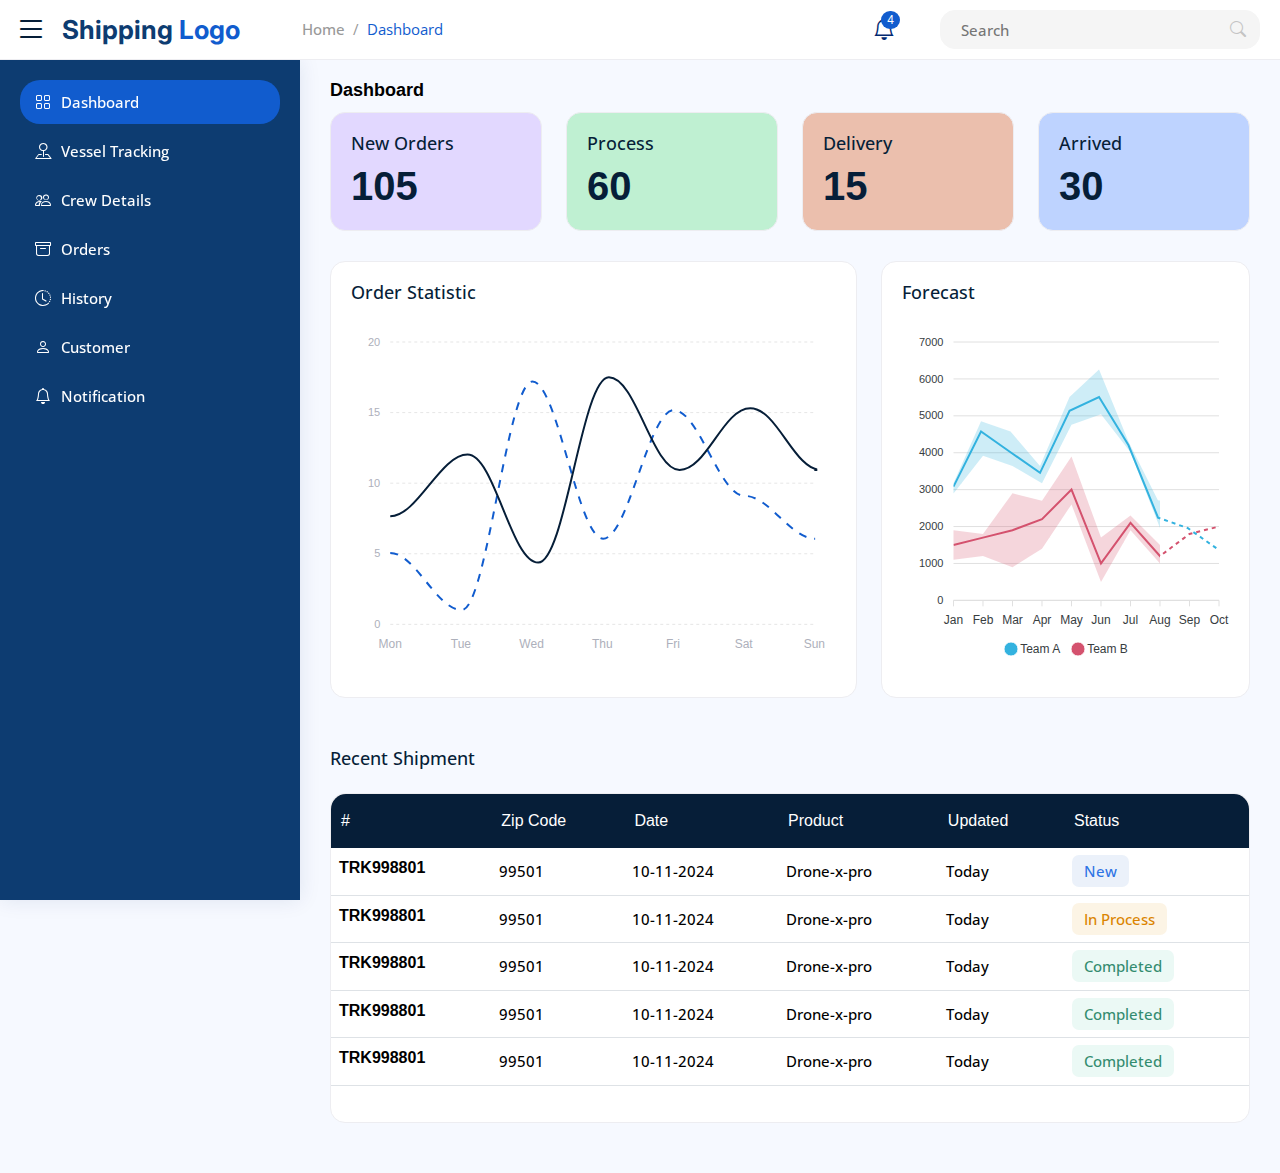
==== commit 25497460: "Table fluid" ====
--- a/index.html
+++ b/index.html
@@ -280,60 +280,62 @@
           <div class="col-lg-12">
             <div class="card">
               <div class="card-body px-0">
-                <table class="table">
-                  <thead class="table-dark">
-                    <tr>
-                      <th scope="col">#</th>
-                      <th scope="col">Zip Code</th>
-                      <th scope="col">Date</th>
-                      <th scope="col">Product</th>
-                      <th scope="col">Updated</th>
-                      <th scope="col">Status</th>
-                    </tr>
-                  </thead>
-                  <tbody>
-                    <tr>
-                      <th scope="row">TRK998801</th>
-                      <td>99501</td>
-                      <td>10-11-2024</td>
-                      <td>Drone-x-pro</td>
-                      <td>Today</td>
-                      <td><span class="new">New</span></td>
-                    </tr>
-                    <tr>
-                      <th scope="row">TRK998801</th>
-                      <td>99501</td>
-                      <td>10-11-2024</td>
-                      <td>Drone-x-pro</td>
-                      <td>Today</td>
-                      <td><span class="process">In Process</span></td>
-                    </tr>
-                    <tr>
-                      <th scope="row">TRK998801</th>
-                      <td>99501</td>
-                      <td>10-11-2024</td>
-                      <td>Drone-x-pro</td>
-                      <td>Today</td>
-                      <td><span class="complete">Completed</span></td>
-                    </tr>
-                    <tr>
-                      <th scope="row">TRK998801</th>
-                      <td>99501</td>
-                      <td>10-11-2024</td>
-                      <td>Drone-x-pro</td>
-                      <td>Today</td>
-                      <td><span class="complete">Completed</span></td>
-                    </tr>
-                    <tr>
-                      <th scope="row">TRK998801</th>
-                      <td>99501</td>
-                      <td>10-11-2024</td>
-                      <td>Drone-x-pro</td>
-                      <td>Today</td>
-                      <td><span class="complete">Completed</span></td>
-                    </tr>
-                  </tbody>
-                </table>
+                <div class="table-responsive">
+                  <table class="table">
+                    <thead class="table-dark">
+                      <tr>
+                        <th scope="col">#</th>
+                        <th scope="col">Zip Code</th>
+                        <th scope="col">Date</th>
+                        <th scope="col">Product</th>
+                        <th scope="col">Updated</th>
+                        <th scope="col">Status</th>
+                      </tr>
+                    </thead>
+                    <tbody>
+                      <tr>
+                        <th scope="row">TRK998801</th>
+                        <td>99501</td>
+                        <td>10-11-2024</td>
+                        <td>Drone-x-pro</td>
+                        <td>Today</td>
+                        <td><span class="new">New</span></td>
+                      </tr>
+                      <tr>
+                        <th scope="row">TRK998801</th>
+                        <td>99501</td>
+                        <td>10-11-2024</td>
+                        <td>Drone-x-pro</td>
+                        <td>Today</td>
+                        <td><span class="process">In Process</span></td>
+                      </tr>
+                      <tr>
+                        <th scope="row">TRK998801</th>
+                        <td>99501</td>
+                        <td>10-11-2024</td>
+                        <td>Drone-x-pro</td>
+                        <td>Today</td>
+                        <td><span class="complete">Completed</span></td>
+                      </tr>
+                      <tr>
+                        <th scope="row">TRK998801</th>
+                        <td>99501</td>
+                        <td>10-11-2024</td>
+                        <td>Drone-x-pro</td>
+                        <td>Today</td>
+                        <td><span class="complete">Completed</span></td>
+                      </tr>
+                      <tr>
+                        <th scope="row">TRK998801</th>
+                        <td>99501</td>
+                        <td>10-11-2024</td>
+                        <td>Drone-x-pro</td>
+                        <td>Today</td>
+                        <td><span class="complete">Completed</span></td>
+                      </tr>
+                    </tbody>
+                  </table>
+                </div>
               </div>
             </div>
           </div>
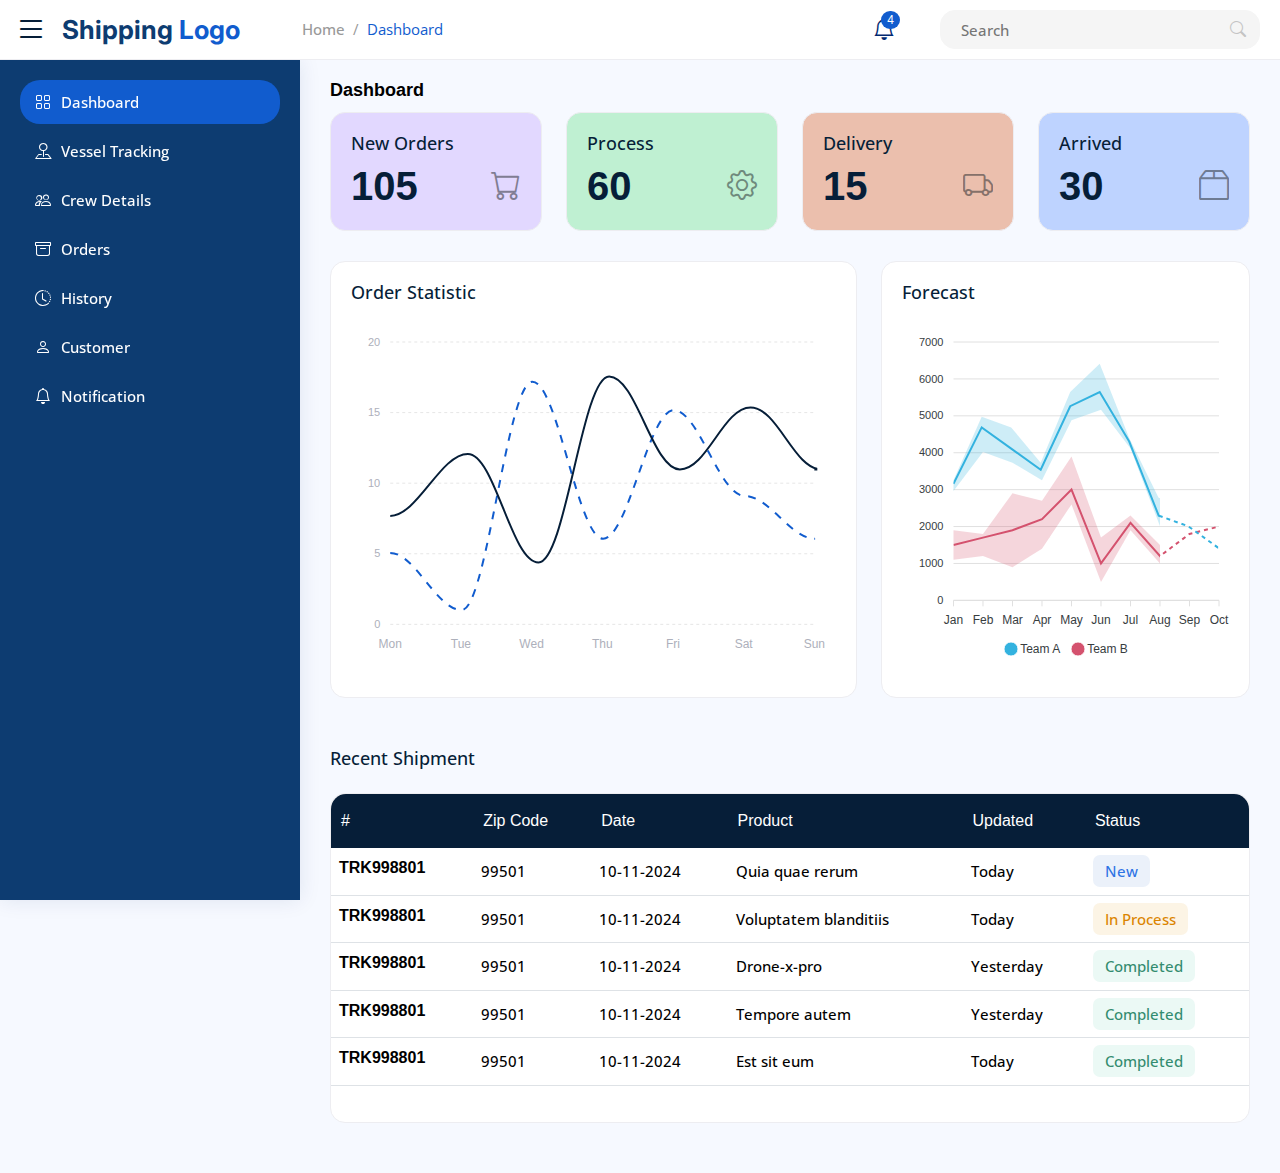
==== commit 84fed450: "Added Icons" ====
--- a/index.html
+++ b/index.html
@@ -194,9 +194,12 @@
                   <div class="card-body">
                     <h5 class="card-title">New Orders</h5>
 
-                    <div class="d-flex align-items-center">
+                    <div class="d-flex align-items-center justify-content-between">
                       <div class="ps-0">
                         <h6>105</h6>
+                      </div>
+                      <div class="card-icon rounded-circle">
+                        <i class="bi bi-cart"></i>
                       </div>
                     </div>
                   </div>
@@ -208,9 +211,12 @@
                   <div class="card-body">
                     <h5 class="card-title">Process</h5>
 
-                    <div class="d-flex align-items-center">
+                    <div class="d-flex align-items-center justify-content-between">
                       <div class="ps-0">
                         <h6>60</h6>
+                      </div>
+                      <div class="card-icon rounded-circle">
+                        <i class="bi bi-gear"></i>
                       </div>
                     </div>
                   </div>
@@ -222,9 +228,12 @@
                   <div class="card-body">
                     <h5 class="card-title">Delivery</h5>
 
-                    <div class="d-flex align-items-center">
+                    <div class="d-flex align-items-center justify-content-between">
                       <div class="ps-0">
                         <h6>15</h6>
+                      </div>
+                      <div class="card-icon rounded-circle">
+                        <i class="bi bi-truck"></i>
                       </div>
                     </div>
                   </div>
@@ -236,9 +245,12 @@
                   <div class="card-body">
                     <h5 class="card-title">Arrived</h5>
 
-                    <div class="d-flex align-items-center">
+                    <div class="d-flex align-items-center justify-content-between">
                       <div class="ps-0">
                         <h6>30</h6>
+                      </div>
+                      <div class="card-icon rounded-circle">
+                        <i class="bi bi-box2"></i>
                       </div>
                     </div>
                   </div>
@@ -297,7 +309,7 @@
                         <th scope="row">TRK998801</th>
                         <td>99501</td>
                         <td>10-11-2024</td>
-                        <td>Drone-x-pro</td>
+                        <td>Quia quae rerum</td>
                         <td>Today</td>
                         <td><span class="new">New</span></td>
                       </tr>
@@ -305,7 +317,7 @@
                         <th scope="row">TRK998801</th>
                         <td>99501</td>
                         <td>10-11-2024</td>
-                        <td>Drone-x-pro</td>
+                        <td>Voluptatem blanditiis</td>
                         <td>Today</td>
                         <td><span class="process">In Process</span></td>
                       </tr>
@@ -314,22 +326,22 @@
                         <td>99501</td>
                         <td>10-11-2024</td>
                         <td>Drone-x-pro</td>
-                        <td>Today</td>
+                        <td>Yesterday</td>
                         <td><span class="complete">Completed</span></td>
                       </tr>
                       <tr>
                         <th scope="row">TRK998801</th>
                         <td>99501</td>
                         <td>10-11-2024</td>
-                        <td>Drone-x-pro</td>
-                        <td>Today</td>
+                        <td>Tempore autem</td>
+                        <td>Yesterday</td>
                         <td><span class="complete">Completed</span></td>
                       </tr>
                       <tr>
                         <th scope="row">TRK998801</th>
                         <td>99501</td>
                         <td>10-11-2024</td>
-                        <td>Drone-x-pro</td>
+                        <td>Est sit eum</td>
                         <td>Today</td>
                         <td><span class="complete">Completed</span></td>
                       </tr>
--- a/assets/css/style.css
+++ b/assets/css/style.css
@@ -893,4 +893,9 @@
   font-size: 40px;
   font-weight: 600;
   margin-bottom: 0;
+}
+
+.card-icon {
+  font-size: 30px;
+  opacity: 0.5;
 }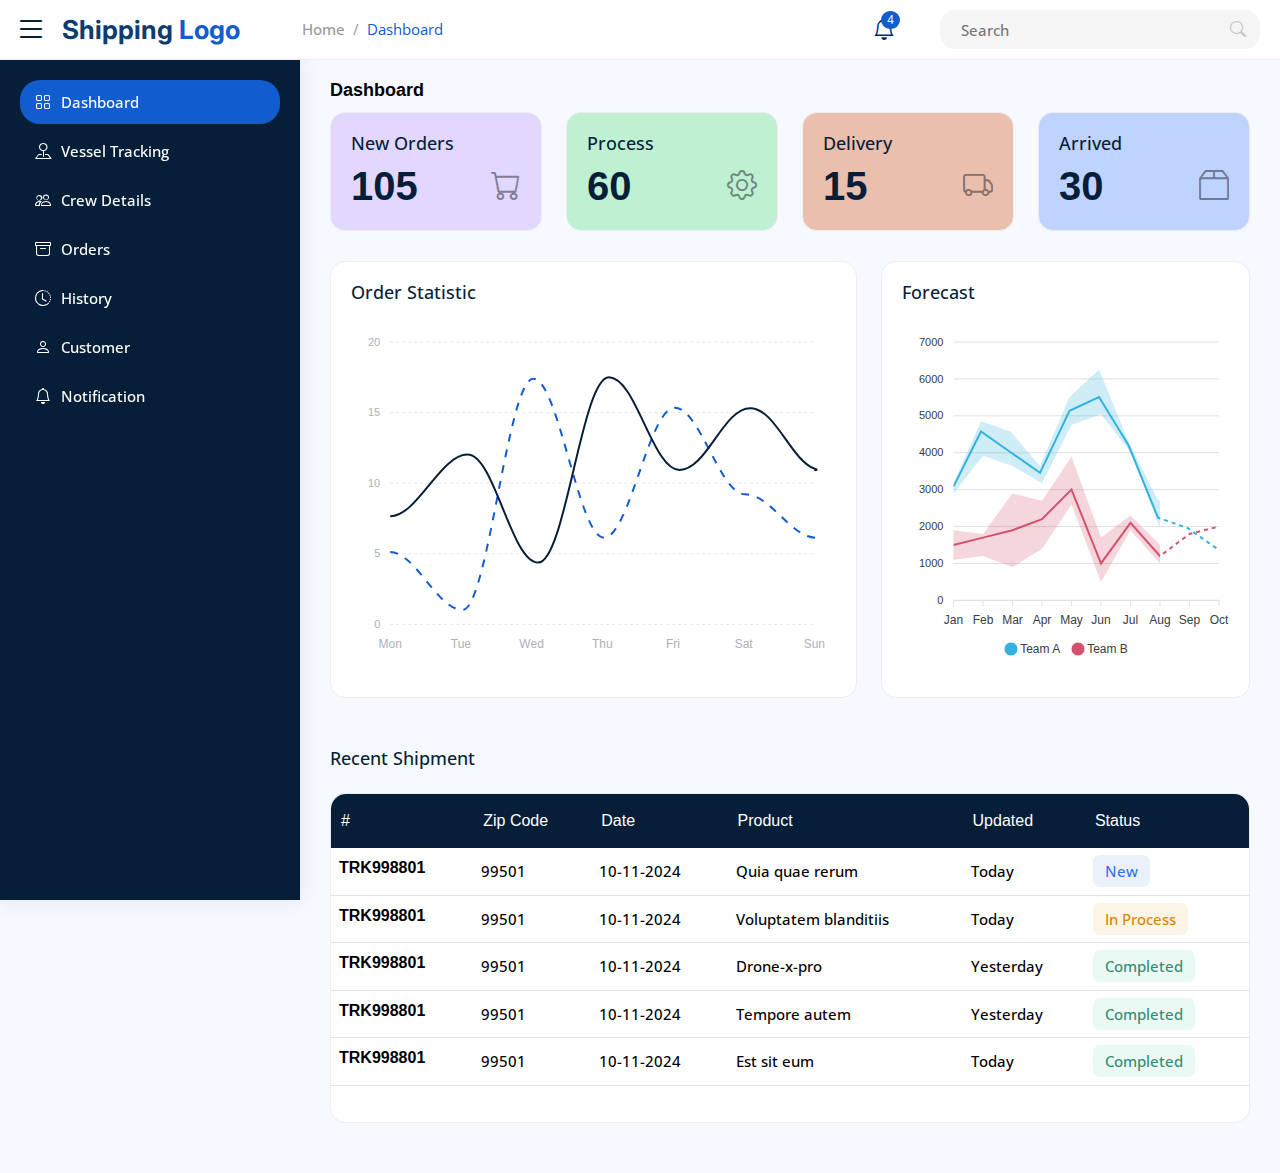
==== commit c5a6b237: "Code format" ====
--- a/index.html
+++ b/index.html
@@ -28,8 +28,6 @@
       href="assets/vendor/bootstrap-icons/bootstrap-icons.css"
       rel="stylesheet"
     />
-    <link href="assets/vendor/quill/quill.snow.css" rel="stylesheet" />
-    <link href="assets/vendor/quill/quill.bubble.css" rel="stylesheet" />
 
     <!-- Custom CSS -->
     <link href="assets/css/style.css" rel="stylesheet" />
@@ -126,7 +124,6 @@
       </div>
     </header>
 
-    <!-- ======= Sidebar ======= -->
     <aside id="sidebar" class="sidebar">
       <ul class="sidebar-nav" id="sidebar-nav">
         <li class="nav-item">
@@ -194,7 +191,9 @@
                   <div class="card-body">
                     <h5 class="card-title">New Orders</h5>
 
-                    <div class="d-flex align-items-center justify-content-between">
+                    <div
+                      class="d-flex align-items-center justify-content-between"
+                    >
                       <div class="ps-0">
                         <h6>105</h6>
                       </div>
@@ -211,7 +210,9 @@
                   <div class="card-body">
                     <h5 class="card-title">Process</h5>
 
-                    <div class="d-flex align-items-center justify-content-between">
+                    <div
+                      class="d-flex align-items-center justify-content-between"
+                    >
                       <div class="ps-0">
                         <h6>60</h6>
                       </div>
@@ -228,7 +229,9 @@
                   <div class="card-body">
                     <h5 class="card-title">Delivery</h5>
 
-                    <div class="d-flex align-items-center justify-content-between">
+                    <div
+                      class="d-flex align-items-center justify-content-between"
+                    >
                       <div class="ps-0">
                         <h6>15</h6>
                       </div>
@@ -245,7 +248,9 @@
                   <div class="card-body">
                     <h5 class="card-title">Arrived</h5>
 
-                    <div class="d-flex align-items-center justify-content-between">
+                    <div
+                      class="d-flex align-items-center justify-content-between"
+                    >
                       <div class="ps-0">
                         <h6>30</h6>
                       </div>
@@ -364,8 +369,6 @@
     <!-- Vendor JS Files -->
     <script src="assets/vendor/bootstrap/js/bootstrap.bundle.min.js"></script>
     <script src="assets/vendor/apexcharts/apexcharts.min.js"></script>
-    <script src="assets/vendor/quill/quill.js"></script>
-    <script src="assets/vendor/tinymce/tinymce.min.js"></script>
 
     <script src="assets/js/main.js"></script>
   </body>
--- a/assets/css/style.css
+++ b/assets/css/style.css
@@ -1,6 +1,3 @@
-/*--------------------------------------------------------------
-# General
---------------------------------------------------------------*/
 :root {
 
   scroll-behavior: smooth;
@@ -9,6 +6,7 @@
   --theme-blue: #115CCE;
   --theme-grey: #999999;
   --theme-black: #000000;
+  --theme-bg: #f6f9ff;
   --theme-font-primary: "Lato", sans-serif;
   --theme-font-secondary: "Open Sans", sans-serif;
   
@@ -16,17 +14,17 @@
 
 body {
   font-family: var(--theme-font-primary);
-  background: #f6f9ff;
+  background: var(--theme-bg);
   color: #444444;
 }
 
 a {
-  color: #4154f1;
+  color: var(--theme-primary);
   text-decoration: none;
 }
 
 a:hover {
-  color: #717ff5;
+  color: var(--theme-blue);
   text-decoration: none;
 }
 
@@ -39,9 +37,6 @@
   font-family: var(--theme-font-primary);
 }
 
-/*--------------------------------------------------------------
-# Main
---------------------------------------------------------------*/
 #main {
   margin-top: 60px;
   padding: 20px 30px;
@@ -54,9 +49,6 @@
   }
 }
 
-/*--------------------------------------------------------------
-# Page Title
---------------------------------------------------------------*/
 .pagetitle {
   margin-bottom: 10px;
 }
@@ -68,9 +60,6 @@
   color: var(--theme-black);
 }
 
-/*--------------------------------------------------------------
-# Back to top button
---------------------------------------------------------------*/
 .back-to-top {
   position: fixed;
   visibility: hidden;
@@ -92,7 +81,7 @@
 }
 
 .back-to-top:hover {
-  background: #6776f4;
+  background: var(--theme-primary);
   color: #fff;
 }
 
@@ -101,10 +90,6 @@
   opacity: 1;
 }
 
-/*--------------------------------------------------------------
-# Override Bootstrap
---------------------------------------------------------------*/
-/* Dropdown menus */
 .dropdown-menu {
   border-radius: 4px;
   padding: 10px 0;
@@ -220,12 +205,6 @@
   background-color: rgba(255, 255, 255, 0.6);
 }
 
-.alert-heading {
-  font-weight: 500;
-  font-family: "Poppins", sans-serif;
-  font-size: 20px;
-}
-
 .btn-close {
   background-size: 25%;
 }
@@ -233,37 +212,6 @@
 .btn-close:focus {
   outline: 0;
   box-shadow: none;
-}
-
-.accordion-item {
-  border: 1px solid #ebeef4;
-}
-
-.accordion-button:focus {
-  outline: 0;
-  box-shadow: none;
-}
-
-.accordion-button:not(.collapsed) {
-  color: #012970;
-  background-color: #f6f9ff;
-}
-
-.accordion-flush .accordion-button {
-  padding: 15px 0;
-  background: none;
-  border: 0;
-}
-
-.accordion-flush .accordion-button:not(.collapsed) {
-  box-shadow: none;
-  color: #4154f1;
-}
-
-.accordion-flush .accordion-body {
-  padding: 0 0 15px 0;
-  color: #3e4f6f;
-  font-size: 15px;
 }
 
 .breadcrumb {
@@ -566,7 +514,7 @@
   scrollbar-width: thin;
   scrollbar-color: #aab7cf transparent;
   box-shadow: 0px 0px 20px rgba(1, 41, 112, 0.1);
-  background-color: #0D3C71;
+  background-color: var(--theme-primary);
 }
 
 @media (max-width: 1199px) {
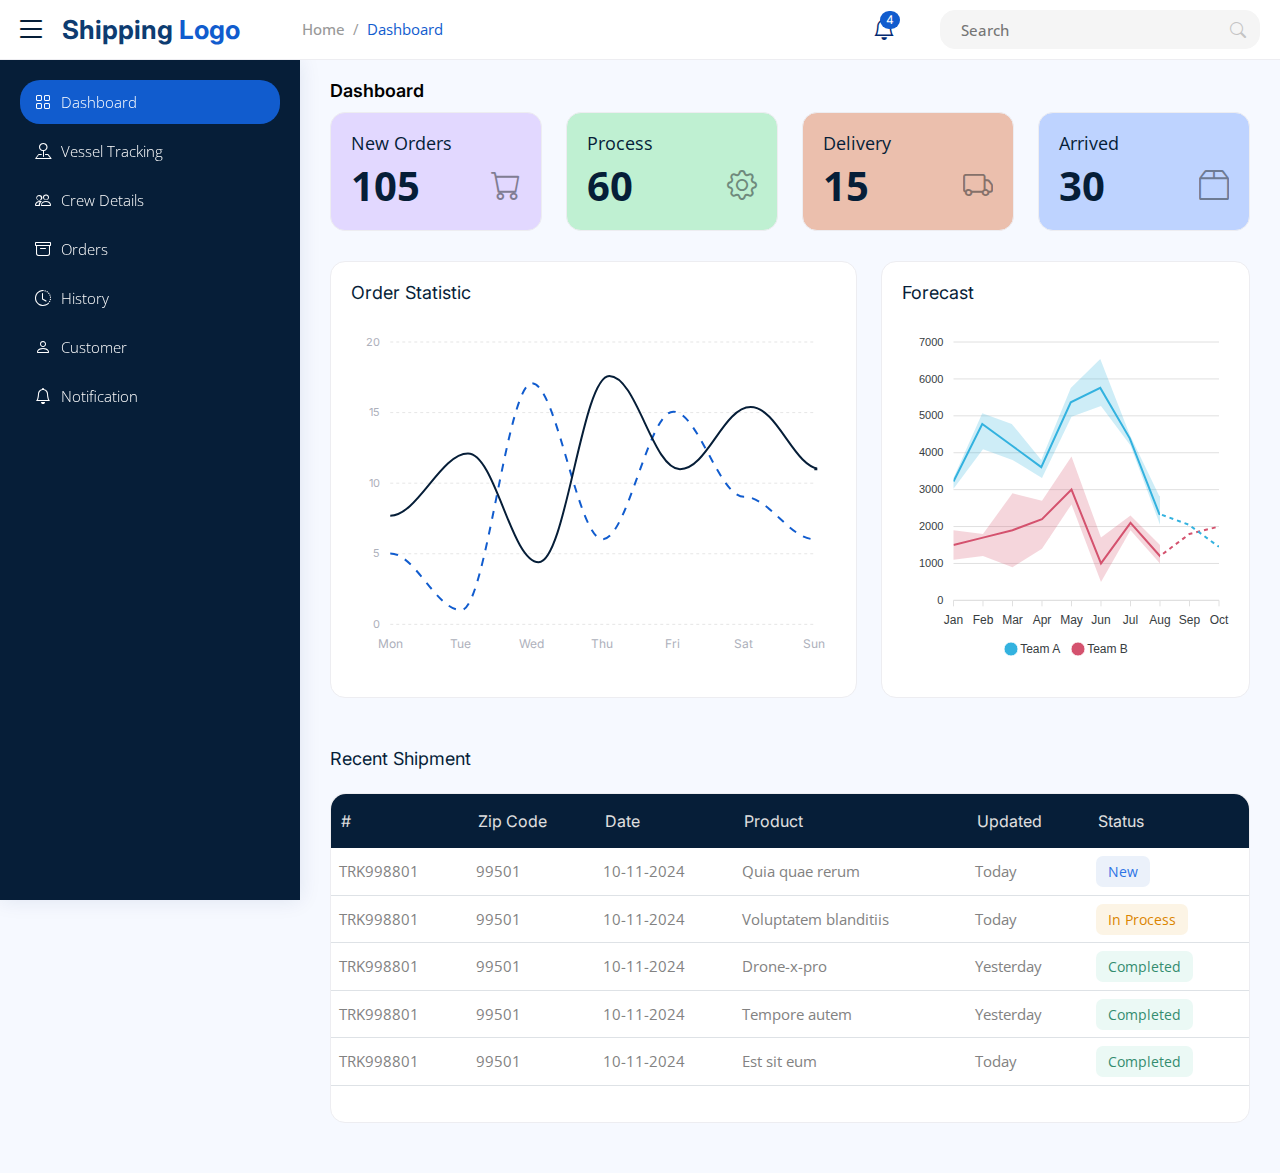
==== commit 4888b69b: "Test" ====
--- a/index.html
+++ b/index.html
@@ -311,7 +311,7 @@
                     </thead>
                     <tbody>
                       <tr>
-                        <th scope="row">TRK998801</th>
+                        <td>TRK998801</td>
                         <td>99501</td>
                         <td>10-11-2024</td>
                         <td>Quia quae rerum</td>
@@ -319,7 +319,7 @@
                         <td><span class="new">New</span></td>
                       </tr>
                       <tr>
-                        <th scope="row">TRK998801</th>
+                        <td>TRK998801</td>
                         <td>99501</td>
                         <td>10-11-2024</td>
                         <td>Voluptatem blanditiis</td>
@@ -327,7 +327,7 @@
                         <td><span class="process">In Process</span></td>
                       </tr>
                       <tr>
-                        <th scope="row">TRK998801</th>
+                        <td>TRK998801</td>
                         <td>99501</td>
                         <td>10-11-2024</td>
                         <td>Drone-x-pro</td>
@@ -335,7 +335,7 @@
                         <td><span class="complete">Completed</span></td>
                       </tr>
                       <tr>
-                        <th scope="row">TRK998801</th>
+                        <td>TRK998801</td>
                         <td>99501</td>
                         <td>10-11-2024</td>
                         <td>Tempore autem</td>
@@ -343,7 +343,7 @@
                         <td><span class="complete">Completed</span></td>
                       </tr>
                       <tr>
-                        <th scope="row">TRK998801</th>
+                        <td>TRK998801</td>
                         <td>99501</td>
                         <td>10-11-2024</td>
                         <td>Est sit eum</td>
--- a/assets/css/style.css
+++ b/assets/css/style.css
@@ -4,10 +4,11 @@
 
   --theme-primary: #061E38;
   --theme-blue: #115CCE;
+  --theme-text: #838F9C;
   --theme-grey: #999999;
   --theme-black: #000000;
   --theme-bg: #f6f9ff;
-  --theme-font-primary: "Lato", sans-serif;
+  --theme-font-primary: "Inter", sans-serif;
   --theme-font-secondary: "Open Sans", sans-serif;
   
 }
@@ -15,7 +16,7 @@
 body {
   font-family: var(--theme-font-primary);
   background: var(--theme-bg);
-  color: #444444;
+  color: var(--theme-text);
 }
 
 a {
@@ -186,10 +187,12 @@
 .card-title {
   padding: 20px 0 0 0;
   font-size: 18px;
-  font-weight: 500;
+  font-weight: 400;
   color: var(--theme-primary);
-  font-family: var(--theme-font-secondary);
-}
+  font-family: var(--theme-font-primary);
+}
+
+.info-card .card-title { font-family: var(--theme-font-secondary);}
 
 .card-title span {
   color: #899bbd;
@@ -588,7 +591,7 @@
   align-items: center;
   font-family: var(--theme-font-secondary);
   font-size: 15px;
-  font-weight: 500;
+  font-weight: 300;
   color: #ffffff;
   transition: all ease-in-out .3s;
   padding: 10px 15px;
@@ -733,6 +736,7 @@
 
 .dashboard .table thead th {
   border: 0;
+  color: #E0E0E0;
   font-size: 16px;
   font-weight: 400;
   padding: 15px 10px;
@@ -740,15 +744,17 @@
 }
 
 .dashboard .table td { 
+  color: #828282;
   font-family: var(--theme-font-secondary);
   font-size: 15px;
-  font-weight: 500;
+  font-weight: 400;
   padding-top: 12px; 
   padding-bottom: 12px;
 }
 
 .dashboard .table td span {
   border-radius: 7px;
+  font-size: 14px;
   padding: 6px 12px;
 }
 
@@ -837,9 +843,9 @@
 
 .info-card h6 {
   color: var(--theme-primary);
-  font-family: var(--theme-font-primary);
+  font-family: var(--theme-font-secondary);
   font-size: 40px;
-  font-weight: 600;
+  font-weight: 700;
   margin-bottom: 0;
 }
 
